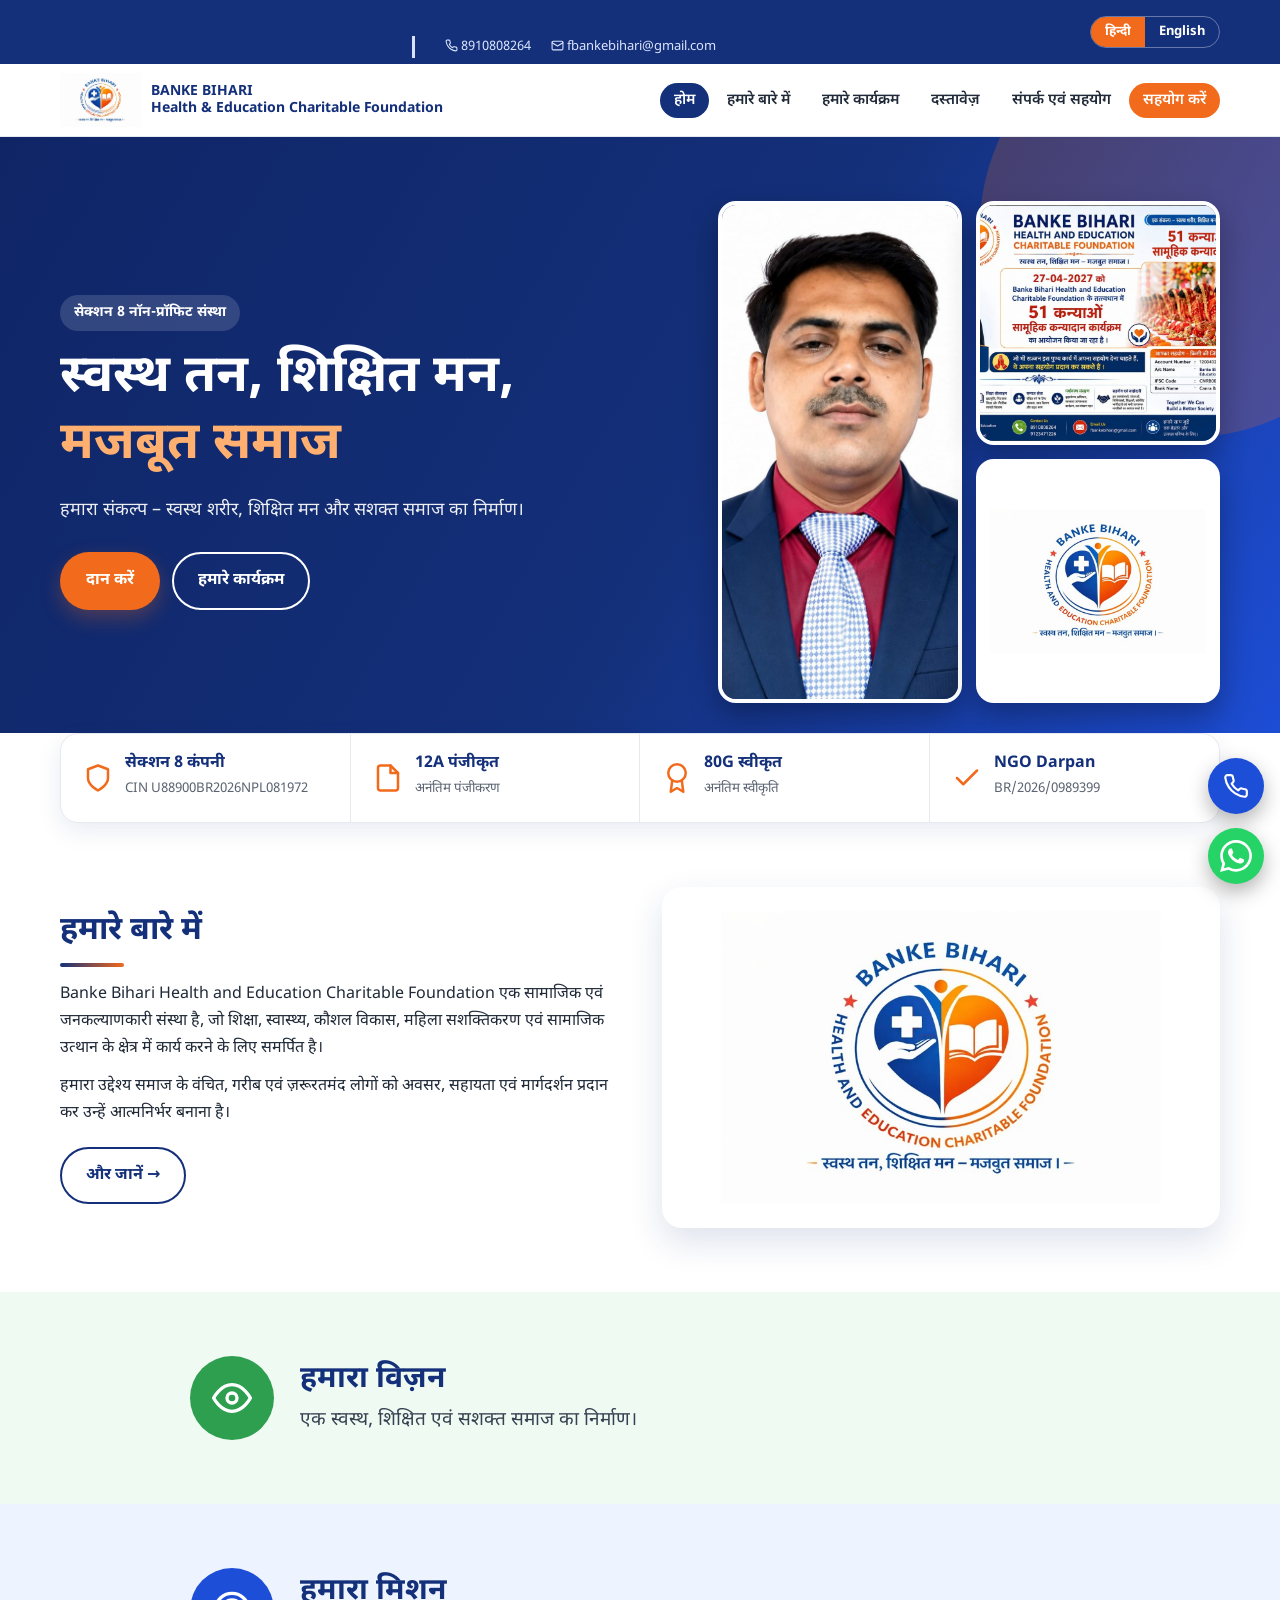
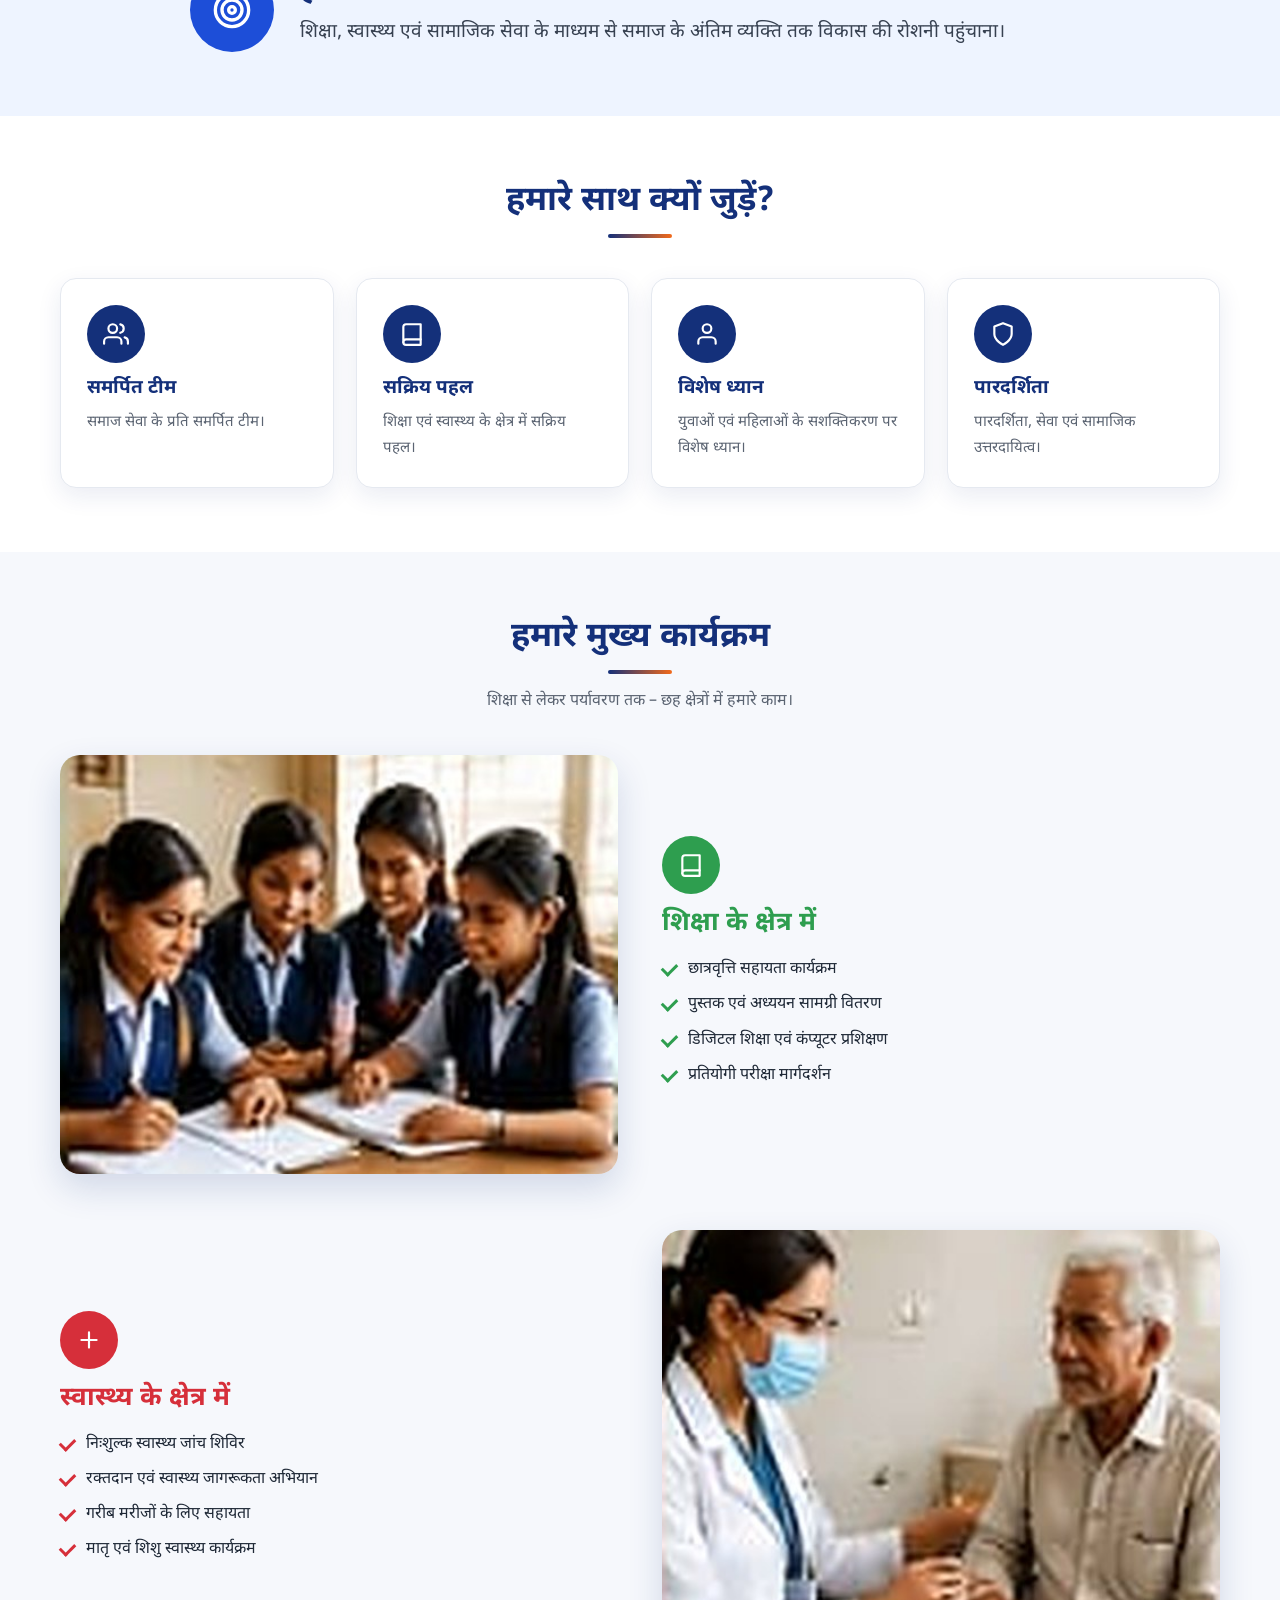
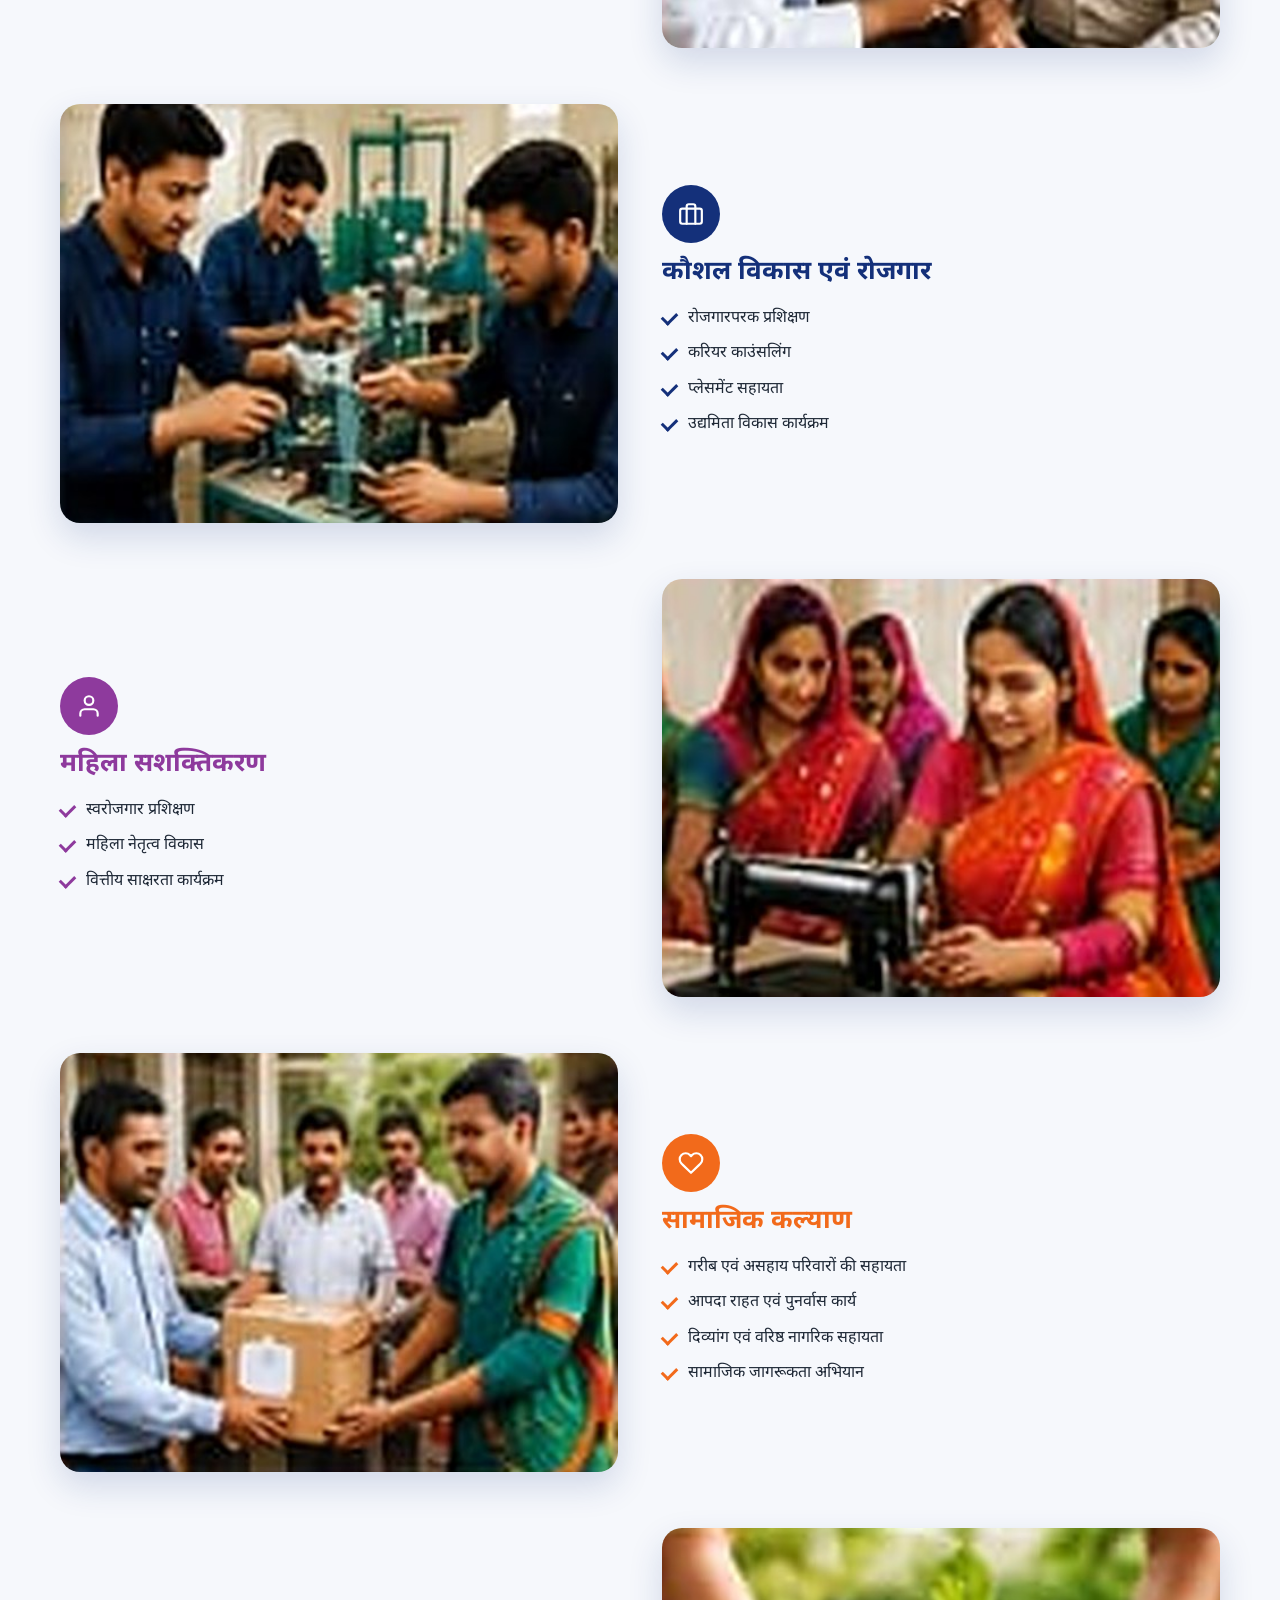
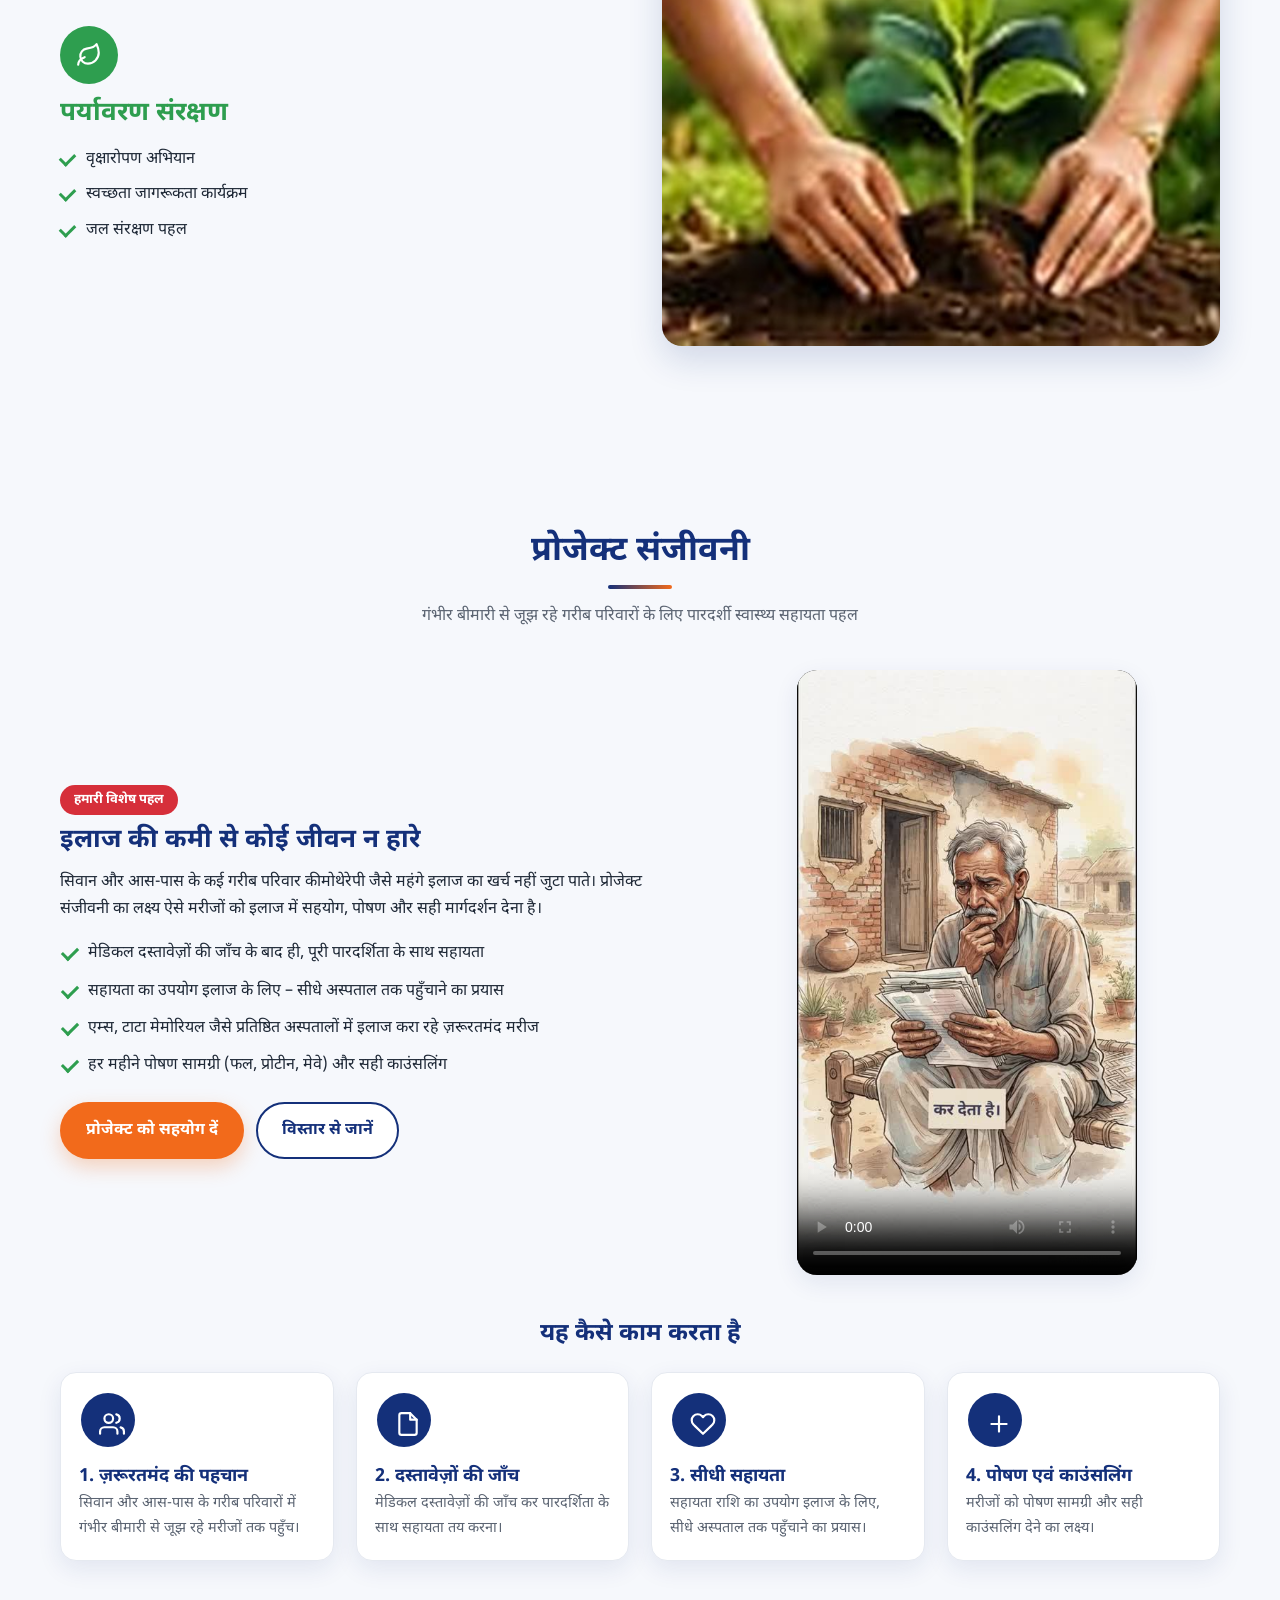
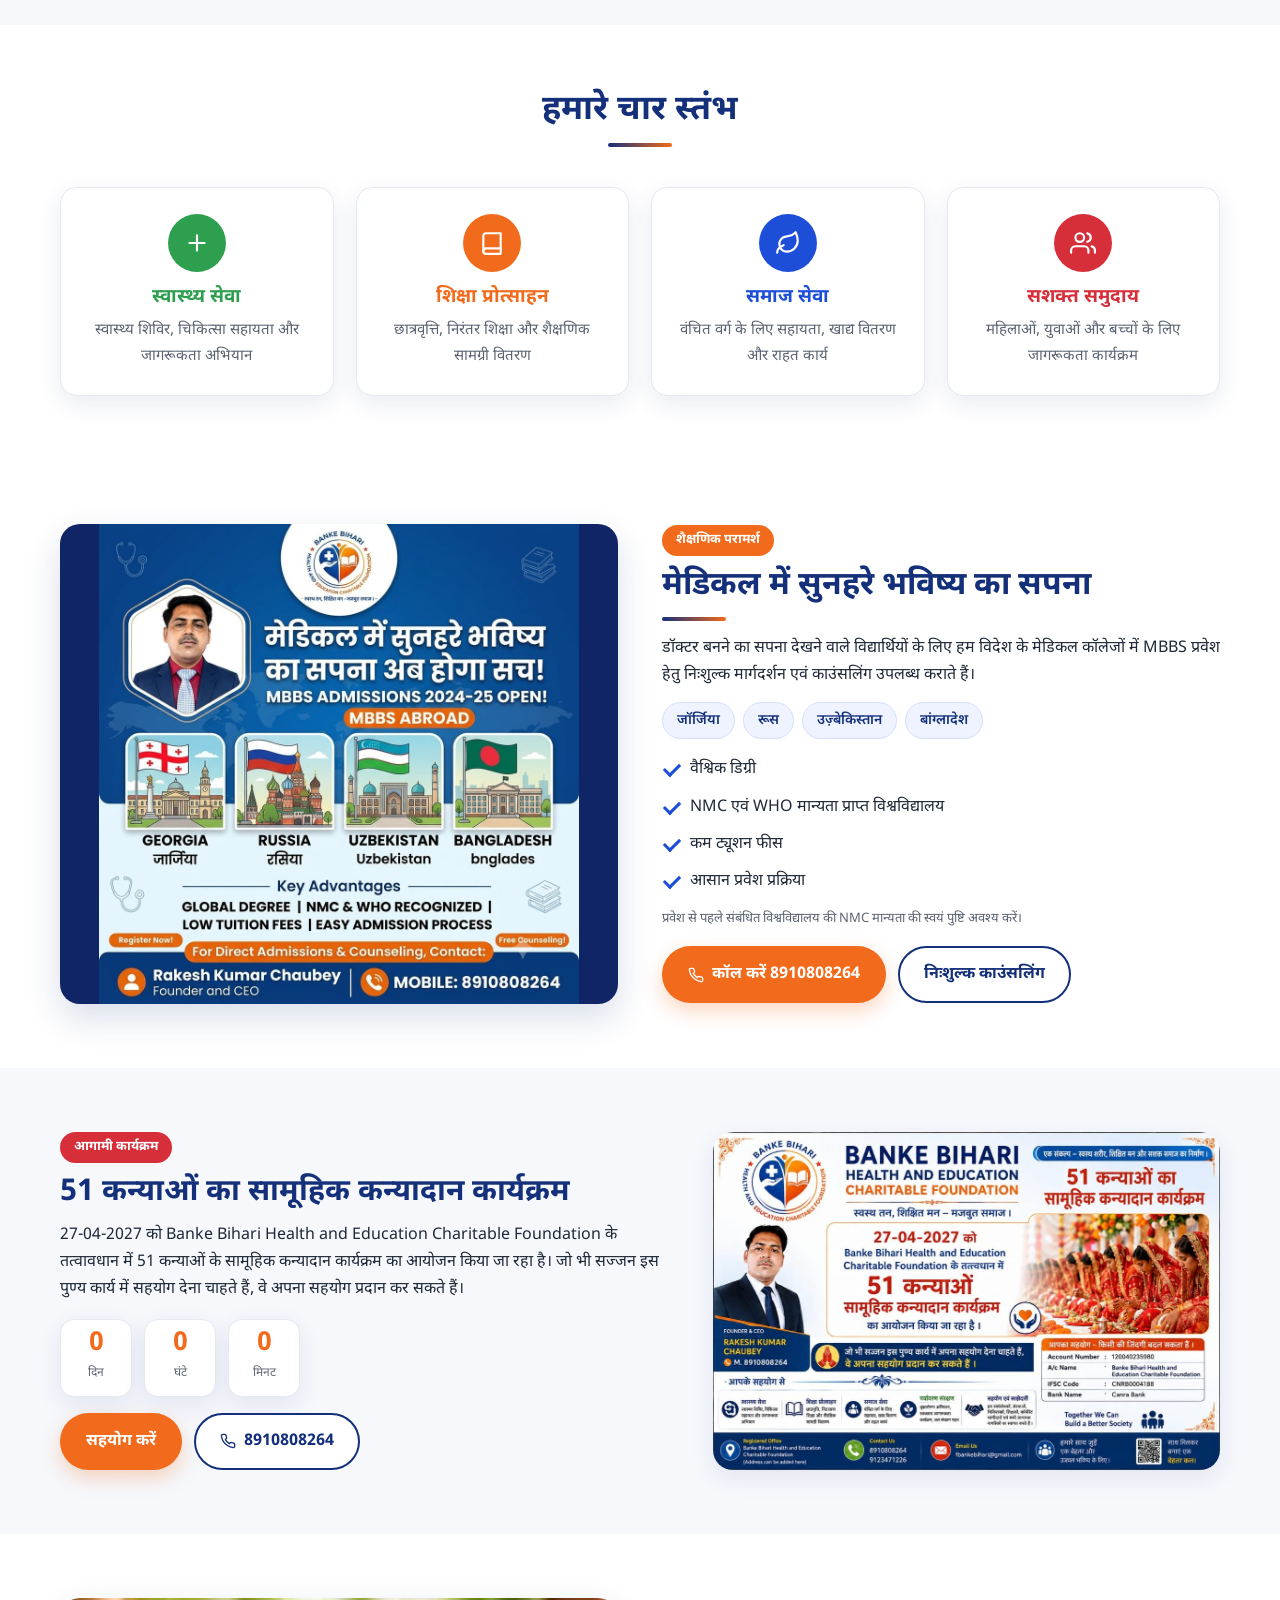
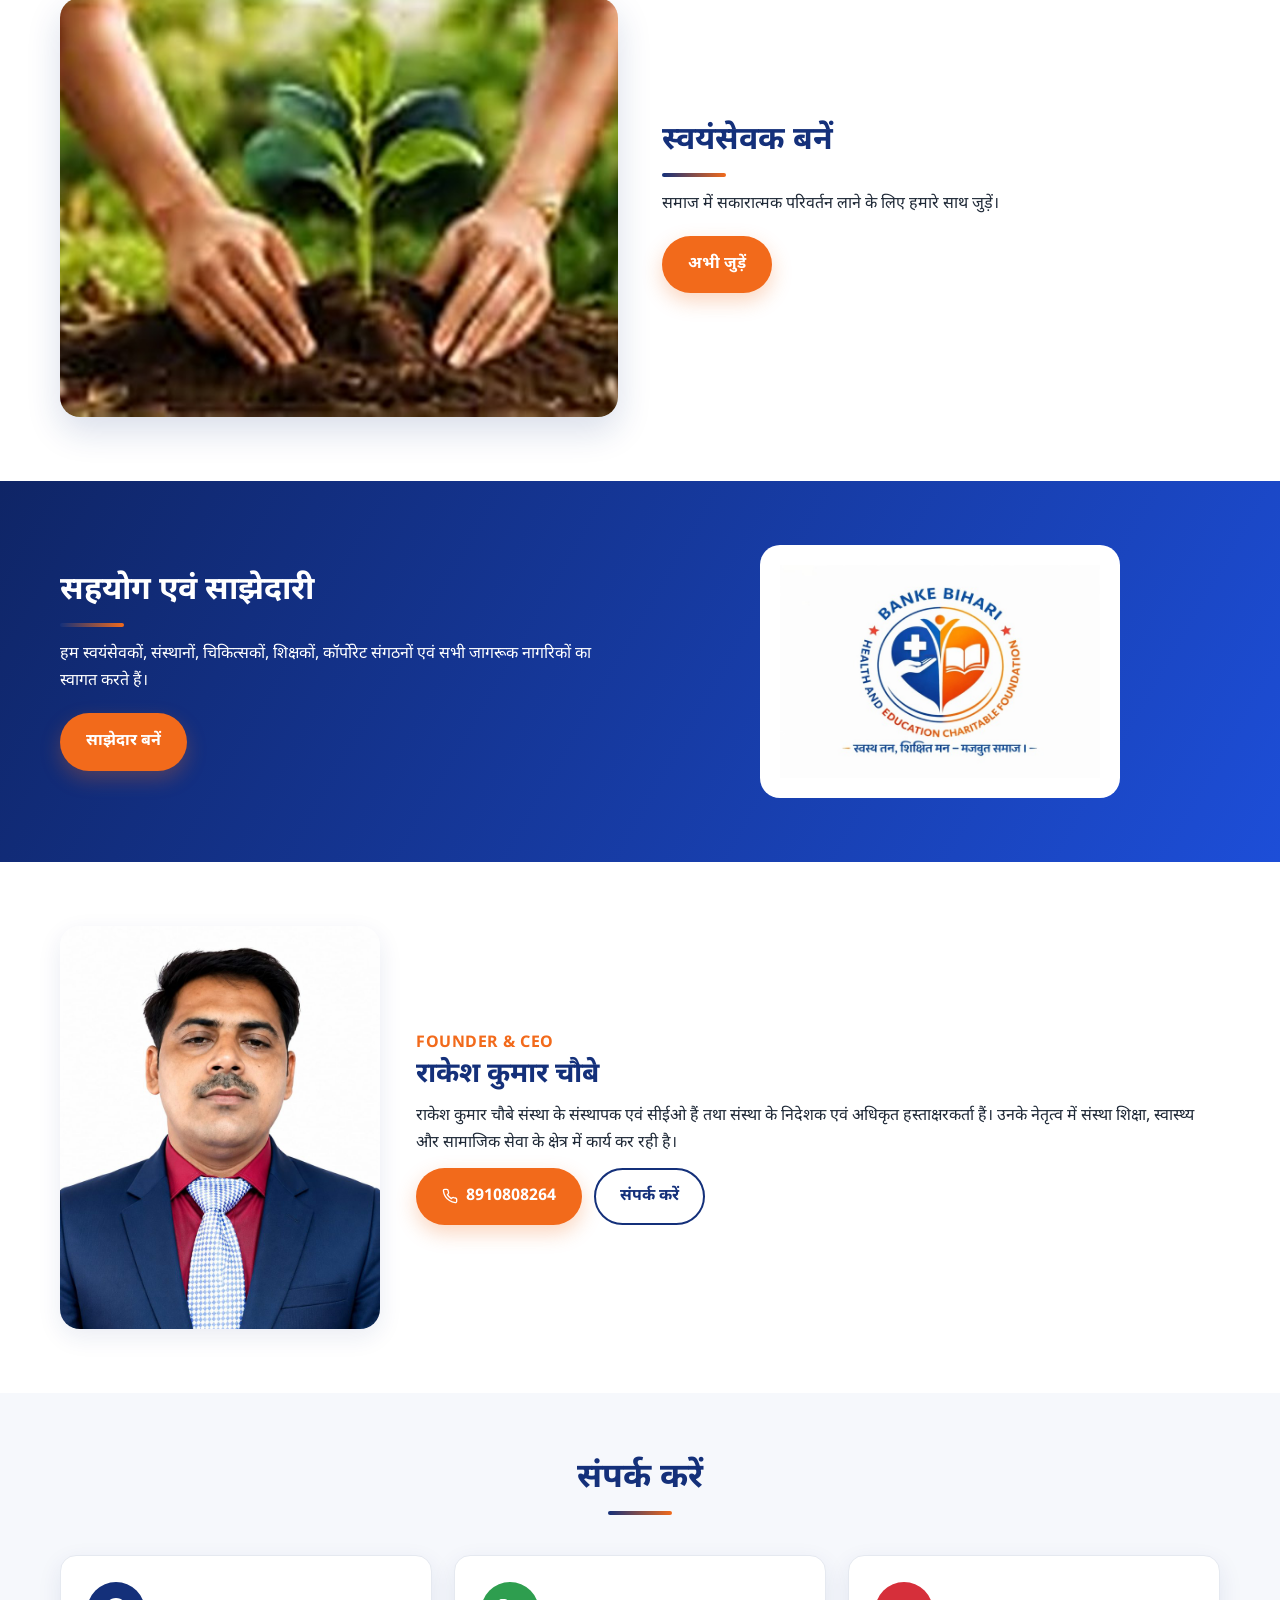
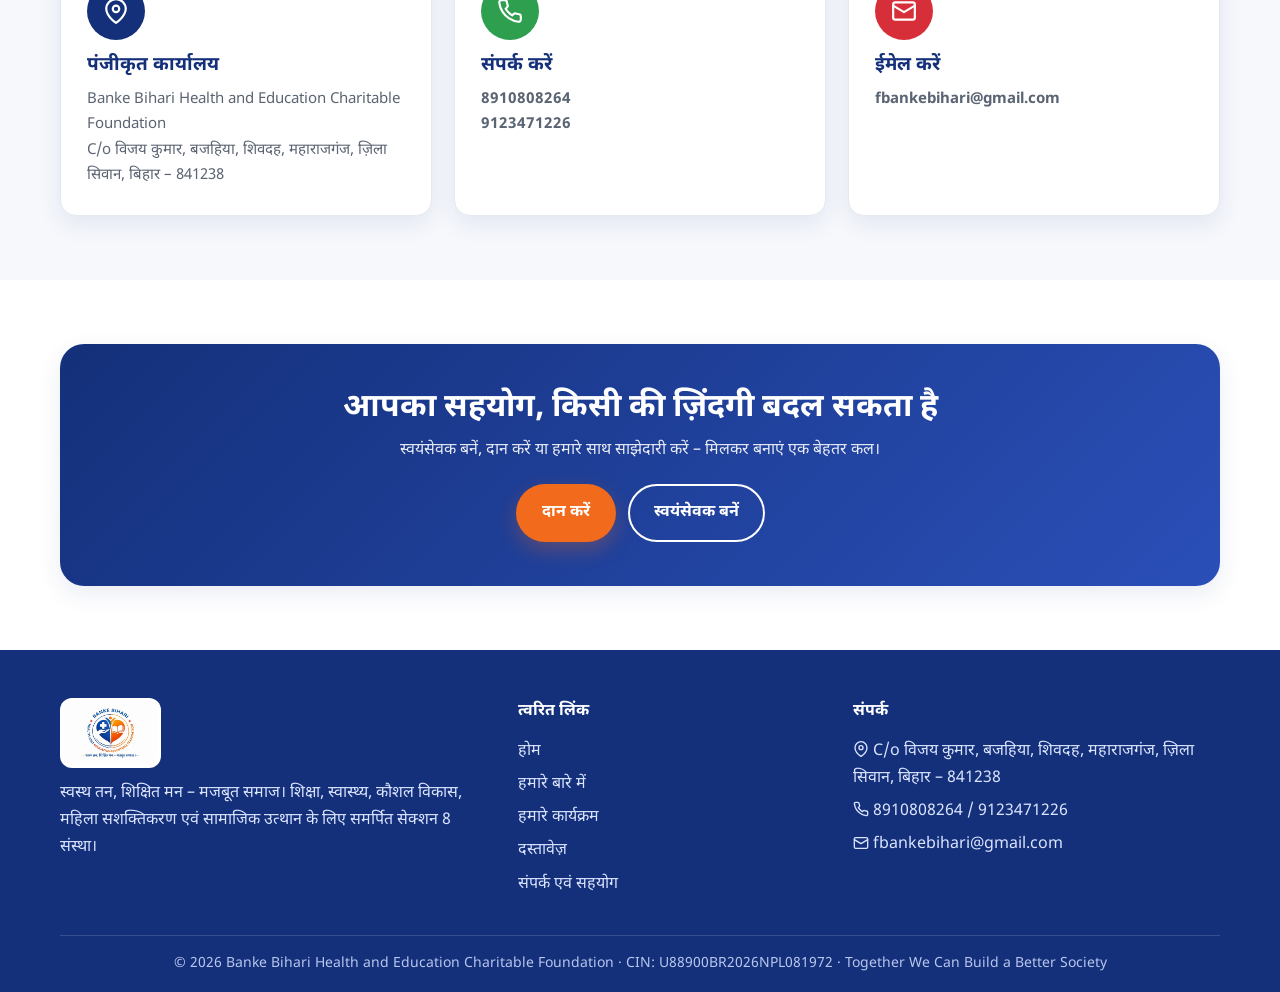
==== index.html @ 836a583e "first commit" ====
<!DOCTYPE html><html lang="hi" translate="no"><head><meta charset="utf-8"><meta name="google" content="notranslate"><meta name="viewport" content="width=device-width,initial-scale=1">
<title>होम | Banke Bihari Health and Education Charitable Foundation</title><meta name="description" content="स्वस्थ तन, शिक्षित मन, मजबूत समाज"><meta name="theme-color" content="#14307a">
<link rel="icon" href="assets/img/favicon.png"><link rel="preconnect" href="https://fonts.googleapis.com"><link rel="preconnect" href="https://fonts.gstatic.com" crossorigin>
<link href="https://fonts.googleapis.com/css2?family=Noto+Sans+Devanagari:wght@400;600;700;800&family=Poppins:wght@400;600;700&display=swap" rel="stylesheet">
<link rel="stylesheet" href="assets/style.css"></head><body class="hi">
<div class="topbar"><div class="wrap"><div class="tl"><a href="tel:+918910808264"><svg class="i" viewBox="0 0 24 24" aria-hidden="true"><path d="M22 16.9v3a2 2 0 0 1-2.2 2 19.8 19.8 0 0 1-8.6-3.1 19.5 19.5 0 0 1-6-6A19.8 19.8 0 0 1 2.1 4.2 2 2 0 0 1 4.1 2h3a2 2 0 0 1 2 1.7c.1 1 .4 1.9.7 2.8a2 2 0 0 1-.5 2.1L8 10a16 16 0 0 0 6 6l1.4-1.3a2 2 0 0 1 2.1-.4c.9.3 1.8.6 2.8.7a2 2 0 0 1 1.7 2z"/></svg> 8910808264</a><a class="hide" href="mailto:fbankebihari@gmail.com"><svg class="i" viewBox="0 0 24 24" aria-hidden="true"><rect x="2" y="4" width="20" height="16" rx="2"/><path d="m22 7-10 6L2 7"/></svg> fbankebihari@gmail.com</a></div>
<div class="lang" aria-label="Language"><a class="on" href="index.html" hreflang="hi">हिन्दी</a><a class="" href="en/index.html" hreflang="en">English</a></div></div></div>
<header><div class="wrap nav"><a class="brand" href="index.html"><img src="assets/img/logo.jpg" alt="logo"><span><b>BANKE BIHARI<br>Health &amp; Education Charitable Foundation</b></span></a>
<button class="burger" aria-label="Menu" aria-expanded="false">☰</button><nav><ul><li><a href="index.html" class="active">होम</a></li><li><a href="about.html" class="">हमारे बारे में</a></li><li><a href="programs.html" class="">हमारे कार्यक्रम</a></li><li><a href="documents.html" class="">दस्तावेज़</a></li><li><a href="contact.html" class="">संपर्क एवं सहयोग</a></li><li><a class="cta" href="contact.html#donate">सहयोग करें</a></li></ul></nav></div></header><main>
<section class="hero2"><div class="wrap grid"><div><span class="tag">सेक्शन 8 नॉन-प्रॉफिट संस्था</span><h1>स्वस्थ तन, शिक्षित मन,<br><span>मजबूत समाज</span></h1><p class="lead">हमारा संकल्प – स्वस्थ शरीर, शिक्षित मन और सशक्त समाज का निर्माण।</p><div class="btns"><a class="btn p" href="contact.html#donate">दान करें</a><a class="btn o" href="programs.html">हमारे कार्यक्रम</a></div></div>
<div class="collage"><img class="a" src="assets/img/founder.jpg" alt="" style="object-position:top"><img class="b" src="assets/img/kanyadaan-poster.jpg" alt=""><img class="c lg" src="assets/img/logo.jpg" alt=""></div></div></div></section>
<div class="trust"><div class="wrap"><div class="row"><div class="it"><svg class="i" viewBox="0 0 24 24" aria-hidden="true"><path d="M12 22s8-4 8-10V5l-8-3-8 3v7c0 6 8 10 8 10z"/></svg><div><b>सेक्शन 8 कंपनी</b><small>CIN U88900BR2026NPL081972</small></div></div><div class="it"><svg class="i" viewBox="0 0 24 24" aria-hidden="true"><path d="M14 2H6a2 2 0 0 0-2 2v16a2 2 0 0 0 2 2h12a2 2 0 0 0 2-2V8z"/><path d="M14 2v6h6"/></svg><div><b>12A पंजीकृत</b><small>अनंतिम पंजीकरण</small></div></div><div class="it"><svg class="i" viewBox="0 0 24 24" aria-hidden="true"><circle cx="12" cy="8" r="7"/><path d="M8.2 13.9 7 23l5-3 5 3-1.2-9.1"/></svg><div><b>80G स्वीकृत</b><small>अनंतिम स्वीकृति</small></div></div><div class="it"><svg class="i" viewBox="0 0 24 24" aria-hidden="true"><path d="M20 6 9 17l-5-5"/></svg><div><b>NGO Darpan</b><small>BR/2026/0989399</small></div></div></div></div></div>
<section><div class="wrap row2" style="margin-bottom:0"><div class="reveal"><h2 style="font-size:32px">हमारे बारे में</h2><div class="bar" style="margin-left:0"></div><p>Banke Bihari Health and Education Charitable Foundation एक सामाजिक एवं जनकल्याणकारी संस्था है, जो शिक्षा, स्वास्थ्य, कौशल विकास, महिला सशक्तिकरण एवं सामाजिक उत्थान के क्षेत्र में कार्य करने के लिए समर्पित है।</p><p style="margin-top:10px">हमारा उद्देश्य समाज के वंचित, गरीब एवं ज़रूरतमंद लोगों को अवसर, सहायता एवं मार्गदर्शन प्रदान कर उन्हें आत्मनिर्भर बनाना है।</p><div class="btns" style="margin-top:20px"><a class="btn o" href="about.html">और जानें →</a></div></div><div class="im logo-card reveal"><img src="assets/img/logo.jpg" alt="Banke Bihari Foundation logo"></div></div></section>
<section style="background:#effaf2"><div class="wrap vmx reveal"><div class="ico" style="--c:#2e9e4f"><svg class="i" viewBox="0 0 24 24" aria-hidden="true"><path d="M1 12s4-8 11-8 11 8 11 8-4 8-11 8-11-8-11-8z"/><circle cx="12" cy="12" r="3"/></svg></div><div><h2>हमारा विज़न</h2><p>एक स्वस्थ, शिक्षित एवं सशक्त समाज का निर्माण।</p></div></div></section>
<section style="background:#eef4ff"><div class="wrap vmx reveal"><div class="ico" style="--c:#1d4ed8"><svg class="i" viewBox="0 0 24 24" aria-hidden="true"><circle cx="12" cy="12" r="10"/><circle cx="12" cy="12" r="6"/><circle cx="12" cy="12" r="2"/></svg></div><div><h2>हमारा मिशन</h2><p>शिक्षा, स्वास्थ्य एवं सामाजिक सेवा के माध्यम से समाज के अंतिम व्यक्ति तक विकास की रोशनी पहुंचाना।</p></div></div></section>
<section class=""><div class="wrap"><h2 class="title">हमारे साथ क्यों जुड़ें?</h2><div class="bar"></div><div style="height:26px"></div><div class="cards"><div class="card reveal"><div class="ico" style="--c:#14307a"><svg class="i" viewBox="0 0 24 24" aria-hidden="true"><path d="M17 21v-2a4 4 0 0 0-4-4H5a4 4 0 0 0-4 4v2"/><circle cx="9" cy="7" r="4"/><path d="M23 21v-2a4 4 0 0 0-3-3.9M16 3.1a4 4 0 0 1 0 7.8"/></svg></div><h3>समर्पित टीम</h3><p>समाज सेवा के प्रति समर्पित टीम।</p></div><div class="card reveal"><div class="ico" style="--c:#14307a"><svg class="i" viewBox="0 0 24 24" aria-hidden="true"><path d="M4 19.5A2.5 2.5 0 0 1 6.5 17H20V3H6.5A2.5 2.5 0 0 0 4 5.5z"/><path d="M4 19.5A2.5 2.5 0 0 0 6.5 22H20v-5"/></svg></div><h3>सक्रिय पहल</h3><p>शिक्षा एवं स्वास्थ्य के क्षेत्र में सक्रिय पहल।</p></div><div class="card reveal"><div class="ico" style="--c:#14307a"><svg class="i" viewBox="0 0 24 24" aria-hidden="true"><path d="M20 21v-2a4 4 0 0 0-4-4H8a4 4 0 0 0-4 4v2"/><circle cx="12" cy="7" r="4"/></svg></div><h3>विशेष ध्यान</h3><p>युवाओं एवं महिलाओं के सशक्तिकरण पर विशेष ध्यान।</p></div><div class="card reveal"><div class="ico" style="--c:#14307a"><svg class="i" viewBox="0 0 24 24" aria-hidden="true"><path d="M12 22s8-4 8-10V5l-8-3-8 3v7c0 6 8 10 8 10z"/></svg></div><h3>पारदर्शिता</h3><p>पारदर्शिता, सेवा एवं सामाजिक उत्तरदायित्व।</p></div></div></div></section>
<section class="alt"><div class="wrap"><h2 class="title">हमारे मुख्य कार्यक्रम</h2><div class="bar"></div><p class="sub">शिक्षा से लेकर पर्यावरण तक – छह क्षेत्रों में हमारे काम।</p><div class="row2  reveal" style="--c:#2e9e4f"><div class="im"><img src="https://images.pexels.com/photos/31864438/pexels-photo-31864438.jpeg?auto=compress&cs=tinysrgb&w=1000" onerror="this.onerror=null;this.src='assets/img/b_edu.jpg'" referrerpolicy="no-referrer" alt="शिक्षा के क्षेत्र में" loading="lazy"></div><div><div class="ico" style="--c:#2e9e4f"><svg class="i" viewBox="0 0 24 24" aria-hidden="true"><path d="M4 19.5A2.5 2.5 0 0 1 6.5 17H20V3H6.5A2.5 2.5 0 0 0 4 5.5z"/><path d="M4 19.5A2.5 2.5 0 0 0 6.5 22H20v-5"/></svg></div><h3 style="color:#2e9e4f">शिक्षा के क्षेत्र में</h3><ul><li>छात्रवृत्ति सहायता कार्यक्रम</li><li>पुस्तक एवं अध्ययन सामग्री वितरण</li><li>डिजिटल शिक्षा एवं कंप्यूटर प्रशिक्षण</li><li>प्रतियोगी परीक्षा मार्गदर्शन</li></ul></div></div><div class="row2 rev reveal" style="--c:#d62f3a"><div class="im"><img src="https://images.pexels.com/photos/7579831/pexels-photo-7579831.jpeg?auto=compress&cs=tinysrgb&w=1000" onerror="this.onerror=null;this.src='assets/img/b_health.jpg'" referrerpolicy="no-referrer" alt="स्वास्थ्य के क्षेत्र में" loading="lazy"></div><div><div class="ico" style="--c:#d62f3a"><svg class="i" viewBox="0 0 24 24" aria-hidden="true"><path d="M12 5v14M5 12h14"/></svg></div><h3 style="color:#d62f3a">स्वास्थ्य के क्षेत्र में</h3><ul><li>निःशुल्क स्वास्थ्य जांच शिविर</li><li>रक्तदान एवं स्वास्थ्य जागरूकता अभियान</li><li>गरीब मरीजों के लिए सहायता</li><li>मातृ एवं शिशु स्वास्थ्य कार्यक्रम</li></ul></div></div><div class="row2  reveal" style="--c:#14307a"><div class="im"><img src="https://images.pexels.com/photos/28735221/pexels-photo-28735221.jpeg?auto=compress&cs=tinysrgb&w=1000" onerror="this.onerror=null;this.src='assets/img/b_skill.jpg'" referrerpolicy="no-referrer" alt="कौशल विकास एवं रोजगार" loading="lazy"></div><div><div class="ico" style="--c:#14307a"><svg class="i" viewBox="0 0 24 24" aria-hidden="true"><rect x="2" y="7" width="20" height="14" rx="2"/><path d="M16 21V5a2 2 0 0 0-2-2h-4a2 2 0 0 0-2 2v16"/></svg></div><h3 style="color:#14307a">कौशल विकास एवं रोजगार</h3><ul><li>रोजगारपरक प्रशिक्षण</li><li>करियर काउंसलिंग</li><li>प्लेसमेंट सहायता</li><li>उद्यमिता विकास कार्यक्रम</li></ul></div></div><div class="row2 rev reveal" style="--c:#8e3a9d"><div class="im"><img src="https://images.pexels.com/photos/27893058/pexels-photo-27893058.jpeg?auto=compress&cs=tinysrgb&w=1000" onerror="this.onerror=null;this.src='assets/img/b_women.jpg'" referrerpolicy="no-referrer" alt="महिला सशक्तिकरण" loading="lazy"></div><div><div class="ico" style="--c:#8e3a9d"><svg class="i" viewBox="0 0 24 24" aria-hidden="true"><path d="M20 21v-2a4 4 0 0 0-4-4H8a4 4 0 0 0-4 4v2"/><circle cx="12" cy="7" r="4"/></svg></div><h3 style="color:#8e3a9d">महिला सशक्तिकरण</h3><ul><li>स्वरोजगार प्रशिक्षण</li><li>महिला नेतृत्व विकास</li><li>वित्तीय साक्षरता कार्यक्रम</li></ul></div></div><div class="row2  reveal" style="--c:#f26a1b"><div class="im"><img src="https://images.pexels.com/photos/6995221/pexels-photo-6995221.jpeg?auto=compress&cs=tinysrgb&w=1000" onerror="this.onerror=null;this.src='assets/img/b_social.jpg'" referrerpolicy="no-referrer" alt="सामाजिक कल्याण" loading="lazy"></div><div><div class="ico" style="--c:#f26a1b"><svg class="i" viewBox="0 0 24 24" aria-hidden="true"><path d="M20.8 4.6a5.5 5.5 0 0 0-7.8 0L12 5.7l-1-1.1a5.5 5.5 0 0 0-7.8 7.8l1 1.1L12 21l7.8-7.5 1-1.1a5.5 5.5 0 0 0 0-7.8z"/></svg></div><h3 style="color:#f26a1b">सामाजिक कल्याण</h3><ul><li>गरीब एवं असहाय परिवारों की सहायता</li><li>आपदा राहत एवं पुनर्वास कार्य</li><li>दिव्यांग एवं वरिष्ठ नागरिक सहायता</li><li>सामाजिक जागरूकता अभियान</li></ul></div></div><div class="row2 rev reveal" style="--c:#2e9e4f"><div class="im"><img src="https://images.pexels.com/photos/36151356/pexels-photo-36151356.jpeg?auto=compress&cs=tinysrgb&w=1000" onerror="this.onerror=null;this.src='assets/img/b_env.jpg'" referrerpolicy="no-referrer" alt="पर्यावरण संरक्षण" loading="lazy"></div><div><div class="ico" style="--c:#2e9e4f"><svg class="i" viewBox="0 0 24 24" aria-hidden="true"><path d="M11 20A7 7 0 0 1 9.8 6.1C15.5 5 17 4.5 19 2c1 2 2 4.2 2 8 0 5.5-4.8 10-10 10z"/><path d="M2 21c0-3 1.9-5.5 6-7"/></svg></div><h3 style="color:#2e9e4f">पर्यावरण संरक्षण</h3><ul><li>वृक्षारोपण अभियान</li><li>स्वच्छता जागरूकता कार्यक्रम</li><li>जल संरक्षण पहल</li></ul></div></div></div></section>
<section class="alt" id="sanjeevani"><div class="wrap"><h2 class="title">प्रोजेक्ट संजीवनी</h2><div class="bar"></div><p class="sub">गंभीर बीमारी से जूझ रहे गरीब परिवारों के लिए पारदर्शी स्वास्थ्य सहायता पहल</p>
<div class="event"><div class="reveal"><span class="pill">हमारी विशेष पहल</span><h3 style="font-size:26px;margin-bottom:10px">इलाज की कमी से कोई जीवन न हारे</h3><p>सिवान और आस-पास के कई गरीब परिवार कीमोथेरेपी जैसे महंगे इलाज का खर्च नहीं जुटा पाते। प्रोजेक्ट संजीवनी का लक्ष्य ऐसे मरीजों को इलाज में सहयोग, पोषण और सही मार्गदर्शन देना है।</p><ul class="tick"><li>मेडिकल दस्तावेज़ों की जाँच के बाद ही, पूरी पारदर्शिता के साथ सहायता</li><li>सहायता का उपयोग इलाज के लिए – सीधे अस्पताल तक पहुँचाने का प्रयास</li><li>एम्स, टाटा मेमोरियल जैसे प्रतिष्ठित अस्पतालों में इलाज करा रहे ज़रूरतमंद मरीज</li><li>हर महीने पोषण सामग्री (फल, प्रोटीन, मेवे) और सही काउंसलिंग</li></ul><div class="btns" style="margin-top:18px"><a class="btn p" href="contact.html#donate">प्रोजेक्ट को सहयोग दें</a><a class="btn o" href="programs.html#sanjeevani">विस्तार से जानें</a></div></div><div class="video reveal"><video controls preload="metadata" playsinline poster="assets/img/sanjeevani-poster.jpg"><source src="assets/sanjeevani.mp4" type="video/mp4"></video></div></div>
<h3 style="text-align:center;margin:44px 0 22px;font-size:24px">यह कैसे काम करता है</h3><div class="steps"><div class="step reveal"><div class="ico" style="--c:#14307a;margin:20px 20px 0"><svg class="i" viewBox="0 0 24 24" aria-hidden="true"><path d="M17 21v-2a4 4 0 0 0-4-4H5a4 4 0 0 0-4 4v2"/><circle cx="9" cy="7" r="4"/><path d="M23 21v-2a4 4 0 0 0-3-3.9M16 3.1a4 4 0 0 1 0 7.8"/></svg></div><div><h3>1. ज़रूरतमंद की पहचान</h3><p>सिवान और आस-पास के गरीब परिवारों में गंभीर बीमारी से जूझ रहे मरीजों तक पहुँच।</p></div></div><div class="step reveal"><div class="ico" style="--c:#14307a;margin:20px 20px 0"><svg class="i" viewBox="0 0 24 24" aria-hidden="true"><path d="M14 2H6a2 2 0 0 0-2 2v16a2 2 0 0 0 2 2h12a2 2 0 0 0 2-2V8z"/><path d="M14 2v6h6"/></svg></div><div><h3>2. दस्तावेज़ों की जाँच</h3><p>मेडिकल दस्तावेज़ों की जाँच कर पारदर्शिता के साथ सहायता तय करना।</p></div></div><div class="step reveal"><div class="ico" style="--c:#14307a;margin:20px 20px 0"><svg class="i" viewBox="0 0 24 24" aria-hidden="true"><path d="M20.8 4.6a5.5 5.5 0 0 0-7.8 0L12 5.7l-1-1.1a5.5 5.5 0 0 0-7.8 7.8l1 1.1L12 21l7.8-7.5 1-1.1a5.5 5.5 0 0 0 0-7.8z"/></svg></div><div><h3>3. सीधी सहायता</h3><p>सहायता राशि का उपयोग इलाज के लिए, सीधे अस्पताल तक पहुँचाने का प्रयास।</p></div></div><div class="step reveal"><div class="ico" style="--c:#14307a;margin:20px 20px 0"><svg class="i" viewBox="0 0 24 24" aria-hidden="true"><path d="M12 5v14M5 12h14"/></svg></div><div><h3>4. पोषण एवं काउंसलिंग</h3><p>मरीजों को पोषण सामग्री और सही काउंसलिंग देने का लक्ष्य।</p></div></div></div></div></section>
<section class=""><div class="wrap"><h2 class="title">हमारे चार स्तंभ</h2><div class="bar"></div><div style="height:26px"></div><div class="cards"><div class="card reveal" style="text-align:center"><div class="ico" style="--c:#2e9e4f;margin-inline:auto"><svg class="i" viewBox="0 0 24 24" aria-hidden="true"><path d="M12 5v14M5 12h14"/></svg></div><h3 style="color:#2e9e4f">स्वास्थ्य सेवा</h3><p>स्वास्थ्य शिविर, चिकित्सा सहायता और जागरूकता अभियान</p></div><div class="card reveal" style="text-align:center"><div class="ico" style="--c:#f26a1b;margin-inline:auto"><svg class="i" viewBox="0 0 24 24" aria-hidden="true"><path d="M4 19.5A2.5 2.5 0 0 1 6.5 17H20V3H6.5A2.5 2.5 0 0 0 4 5.5z"/><path d="M4 19.5A2.5 2.5 0 0 0 6.5 22H20v-5"/></svg></div><h3 style="color:#f26a1b">शिक्षा प्रोत्साहन</h3><p>छात्रवृत्ति, निरंतर शिक्षा और शैक्षणिक सामग्री वितरण</p></div><div class="card reveal" style="text-align:center"><div class="ico" style="--c:#1d4ed8;margin-inline:auto"><svg class="i" viewBox="0 0 24 24" aria-hidden="true"><path d="M11 20A7 7 0 0 1 9.8 6.1C15.5 5 17 4.5 19 2c1 2 2 4.2 2 8 0 5.5-4.8 10-10 10z"/><path d="M2 21c0-3 1.9-5.5 6-7"/></svg></div><h3 style="color:#1d4ed8">समाज सेवा</h3><p>वंचित वर्ग के लिए सहायता, खाद्य वितरण और राहत कार्य</p></div><div class="card reveal" style="text-align:center"><div class="ico" style="--c:#d62f3a;margin-inline:auto"><svg class="i" viewBox="0 0 24 24" aria-hidden="true"><path d="M17 21v-2a4 4 0 0 0-4-4H5a4 4 0 0 0-4 4v2"/><circle cx="9" cy="7" r="4"/><path d="M23 21v-2a4 4 0 0 0-3-3.9M16 3.1a4 4 0 0 1 0 7.8"/></svg></div><h3 style="color:#d62f3a">सशक्त समुदाय</h3><p>महिलाओं, युवाओं और बच्चों के लिए जागरूकता कार्यक्रम</p></div></div></div></section>
<section id="mbbs"><div class="wrap row2" style="margin-bottom:0;--c:#1d4ed8"><div class="im poster reveal"><img src="assets/img/mbbs-poster.jpg" alt="MBBS Abroad counselling" loading="lazy"></div><div class="reveal"><span class="pill" style="background:var(--orange)">शैक्षणिक परामर्श</span><h2 style="font-size:32px">मेडिकल में सुनहरे भविष्य का सपना</h2><div class="bar" style="margin-left:0"></div><p>डॉक्टर बनने का सपना देखने वाले विद्यार्थियों के लिए हम विदेश के मेडिकल कॉलेजों में MBBS प्रवेश हेतु निःशुल्क मार्गदर्शन एवं काउंसलिंग उपलब्ध कराते हैं।</p><div class="chips"><span class="chip">जॉर्जिया</span><span class="chip">रूस</span><span class="chip">उज़्बेकिस्तान</span><span class="chip">बांग्लादेश</span></div><ul class="tick" style="--c:#1d4ed8"><li>वैश्विक डिग्री</li><li>NMC एवं WHO मान्यता प्राप्त विश्वविद्यालय</li><li>कम ट्यूशन फीस</li><li>आसान प्रवेश प्रक्रिया</li></ul><p style="font-size:13px;color:var(--muted);margin-top:8px">प्रवेश से पहले संबंधित विश्वविद्यालय की NMC मान्यता की स्वयं पुष्टि अवश्य करें।</p><div class="btns" style="margin-top:16px"><a class="btn p" href="tel:+918910808264"><svg class="i" viewBox="0 0 24 24" aria-hidden="true"><path d="M22 16.9v3a2 2 0 0 1-2.2 2 19.8 19.8 0 0 1-8.6-3.1 19.5 19.5 0 0 1-6-6A19.8 19.8 0 0 1 2.1 4.2 2 2 0 0 1 4.1 2h3a2 2 0 0 1 2 1.7c.1 1 .4 1.9.7 2.8a2 2 0 0 1-.5 2.1L8 10a16 16 0 0 0 6 6l1.4-1.3a2 2 0 0 1 2.1-.4c.9.3 1.8.6 2.8.7a2 2 0 0 1 1.7 2z"/></svg> कॉल करें 8910808264</a><a class="btn o" href="https://wa.me/918910808264?text=नमस्ते, मुझे MBBS Abroad की निःशुल्क काउंसलिंग चाहिए।" target="_blank" rel="noopener">निःशुल्क काउंसलिंग</a></div></div></div></section>
<section class="alt"><div class="wrap event"><div class="reveal"><span class="pill">आगामी कार्यक्रम</span><h2 style="font-size:30px">51 कन्याओं का सामूहिक कन्यादान कार्यक्रम</h2><p style="margin:10px 0">27-04-2027 को Banke Bihari Health and Education Charitable Foundation के तत्वावधान में 51 कन्याओं के सामूहिक कन्यादान कार्यक्रम का आयोजन किया जा रहा है। जो भी सज्जन इस पुण्य कार्य में सहयोग देना चाहते हैं, वे अपना सहयोग प्रदान कर सकते हैं।</p><div class="count" data-date="2027-04-27T00:00:00"><div><b data-u="d">0</b><small>दिन</small></div><div><b data-u="h">0</b><small>घंटे</small></div><div><b data-u="m">0</b><small>मिनट</small></div></div><div class="btns"><a class="btn p" href="contact.html#donate">सहयोग करें</a><a class="btn o" href="tel:+918910808264"><svg class="i" viewBox="0 0 24 24" aria-hidden="true"><path d="M22 16.9v3a2 2 0 0 1-2.2 2 19.8 19.8 0 0 1-8.6-3.1 19.5 19.5 0 0 1-6-6A19.8 19.8 0 0 1 2.1 4.2 2 2 0 0 1 4.1 2h3a2 2 0 0 1 2 1.7c.1 1 .4 1.9.7 2.8a2 2 0 0 1-.5 2.1L8 10a16 16 0 0 0 6 6l1.4-1.3a2 2 0 0 1 2.1-.4c.9.3 1.8.6 2.8.7a2 2 0 0 1 1.7 2z"/></svg> 8910808264</a></div></div><div class="photo reveal"><img src="assets/img/kanyadaan-poster.jpg" alt="Kanyadaan" loading="lazy"></div></div></section>
<section><div class="wrap row2" style="margin-bottom:0;--c:#2e9e4f"><div class="im reveal"><img src="https://images.pexels.com/photos/36151356/pexels-photo-36151356.jpeg?auto=compress&cs=tinysrgb&w=1000" onerror="this.onerror=null;this.src='assets/img/b_env.jpg'" referrerpolicy="no-referrer" alt=""></div><div class="reveal"><h2 style="font-size:32px">स्वयंसेवक बनें</h2><div class="bar" style="margin-left:0"></div><p>समाज में सकारात्मक परिवर्तन लाने के लिए हमारे साथ जुड़ें।</p><div class="btns" style="margin-top:18px"><a class="btn p" href="contact.html#volunteer">अभी जुड़ें</a></div></div></div></section>
<section class="part"><div class="wrap two"><div class="reveal"><h2 style="color:#fff;font-size:32px">सहयोग एवं साझेदारी</h2><div class="bar" style="margin-left:0"></div><p>हम स्वयंसेवकों, संस्थानों, चिकित्सकों, शिक्षकों, कॉर्पोरेट संगठनों एवं सभी जागरूक नागरिकों का स्वागत करते हैं।</p><div class="btns" style="margin-top:18px"><a class="btn p" href="contact.html">साझेदार बनें</a></div></div><div class="reveal" style="background:#fff;border-radius:20px;padding:20px;max-width:360px;margin-inline:auto"><img src="assets/img/logo.jpg" alt=""></div></div></section>
<section class=""><div class="wrap"><div class="founder"><div class="photo reveal"><img src="assets/img/founder.jpg" alt="Rakesh Kumar Chaubey" loading="lazy"></div><div class="reveal"><span class="role">FOUNDER &amp; CEO</span><h3>राकेश कुमार चौबे</h3><p style="margin:10px 0">राकेश कुमार चौबे संस्था के संस्थापक एवं सीईओ हैं तथा संस्था के निदेशक एवं अधिकृत हस्ताक्षरकर्ता हैं। उनके नेतृत्व में संस्था शिक्षा, स्वास्थ्य और सामाजिक सेवा के क्षेत्र में कार्य कर रही है।</p><div class="btns"><a class="btn p" href="tel:+918910808264"><svg class="i" viewBox="0 0 24 24" aria-hidden="true"><path d="M22 16.9v3a2 2 0 0 1-2.2 2 19.8 19.8 0 0 1-8.6-3.1 19.5 19.5 0 0 1-6-6A19.8 19.8 0 0 1 2.1 4.2 2 2 0 0 1 4.1 2h3a2 2 0 0 1 2 1.7c.1 1 .4 1.9.7 2.8a2 2 0 0 1-.5 2.1L8 10a16 16 0 0 0 6 6l1.4-1.3a2 2 0 0 1 2.1-.4c.9.3 1.8.6 2.8.7a2 2 0 0 1 1.7 2z"/></svg> 8910808264</a><a class="btn o" href="contact.html">संपर्क करें</a></div></div></div></div></section>
<section class="alt"><div class="wrap"><h2 class="title">संपर्क करें</h2><div class="bar"></div><div style="height:26px"></div><div class="cards"><div class="card reveal" style="--c:#14307a"><div class="ico"><svg class="i" viewBox="0 0 24 24" aria-hidden="true"><path d="M21 10c0 7-9 13-9 13S3 17 3 10a9 9 0 0 1 18 0z"/><circle cx="12" cy="10" r="3"/></svg></div><h3>पंजीकृत कार्यालय</h3><p>Banke Bihari Health and Education Charitable Foundation<br>C/o विजय कुमार, बजहिया, शिवदह, महाराजगंज, ज़िला सिवान, बिहार – 841238</p></div><div class="card reveal" style="--c:#2e9e4f"><div class="ico"><svg class="i" viewBox="0 0 24 24" aria-hidden="true"><path d="M22 16.9v3a2 2 0 0 1-2.2 2 19.8 19.8 0 0 1-8.6-3.1 19.5 19.5 0 0 1-6-6A19.8 19.8 0 0 1 2.1 4.2 2 2 0 0 1 4.1 2h3a2 2 0 0 1 2 1.7c.1 1 .4 1.9.7 2.8a2 2 0 0 1-.5 2.1L8 10a16 16 0 0 0 6 6l1.4-1.3a2 2 0 0 1 2.1-.4c.9.3 1.8.6 2.8.7a2 2 0 0 1 1.7 2z"/></svg></div><h3>संपर्क करें</h3><p><a href="tel:+918910808264"><b>8910808264</b></a><br><a href="tel:+919123471226"><b>9123471226</b></a></p></div><div class="card reveal" style="--c:#d62f3a"><div class="ico"><svg class="i" viewBox="0 0 24 24" aria-hidden="true"><rect x="2" y="4" width="20" height="16" rx="2"/><path d="m22 7-10 6L2 7"/></svg></div><h3>ईमेल करें</h3><p><a href="mailto:fbankebihari@gmail.com"><b>fbankebihari@gmail.com</b></a></p></div></div></div></section>
<section><div class="wrap"><div class="cta-band reveal"><h2>आपका सहयोग, किसी की ज़िंदगी बदल सकता है</h2><p>स्वयंसेवक बनें, दान करें या हमारे साथ साझेदारी करें – मिलकर बनाएं एक बेहतर कल।</p><div class="btns" style="justify-content:center"><a class="btn p" href="contact.html#donate">दान करें</a><a class="btn o" style="background:transparent;color:#fff;border-color:#fff" href="contact.html#volunteer">स्वयंसेवक बनें</a></div></div></div></section></main><footer><div class="wrap"><div class="fgrid"><div><img src="assets/img/logo.jpg" alt="" style="height:70px;background:#fff;border-radius:12px;padding:4px;margin-bottom:12px">
<p>स्वस्थ तन, शिक्षित मन – मजबूत समाज। शिक्षा, स्वास्थ्य, कौशल विकास, महिला सशक्तिकरण एवं सामाजिक उत्थान के लिए समर्पित सेक्शन 8 संस्था।</p></div>
<div><h4>त्वरित लिंक</h4><ul><li><a href="index.html">होम</a></li><li><a href="about.html">हमारे बारे में</a></li><li><a href="programs.html">हमारे कार्यक्रम</a></li><li><a href="documents.html">दस्तावेज़</a></li><li><a href="contact.html">संपर्क एवं सहयोग</a></li></ul></div>
<div><h4>संपर्क</h4><ul><li><svg class="i" viewBox="0 0 24 24" aria-hidden="true"><path d="M21 10c0 7-9 13-9 13S3 17 3 10a9 9 0 0 1 18 0z"/><circle cx="12" cy="10" r="3"/></svg> C/o विजय कुमार, बजहिया, शिवदह, महाराजगंज, ज़िला सिवान, बिहार – 841238</li><li><svg class="i" viewBox="0 0 24 24" aria-hidden="true"><path d="M22 16.9v3a2 2 0 0 1-2.2 2 19.8 19.8 0 0 1-8.6-3.1 19.5 19.5 0 0 1-6-6A19.8 19.8 0 0 1 2.1 4.2 2 2 0 0 1 4.1 2h3a2 2 0 0 1 2 1.7c.1 1 .4 1.9.7 2.8a2 2 0 0 1-.5 2.1L8 10a16 16 0 0 0 6 6l1.4-1.3a2 2 0 0 1 2.1-.4c.9.3 1.8.6 2.8.7a2 2 0 0 1 1.7 2z"/></svg> <a href="tel:+918910808264">8910808264</a> / <a href="tel:+919123471226">9123471226</a></li><li><svg class="i" viewBox="0 0 24 24" aria-hidden="true"><rect x="2" y="4" width="20" height="16" rx="2"/><path d="m22 7-10 6L2 7"/></svg> <a href="mailto:fbankebihari@gmail.com">fbankebihari@gmail.com</a></li></ul></div></div>
<div class="copyr">© 2026 Banke Bihari Health and Education Charitable Foundation · CIN: U88900BR2026NPL081972 · Together We Can Build a Better Society</div></div></footer>
<div class="fab"><a class="call" href="tel:+918910808264" aria-label="Call"><svg class="i" viewBox="0 0 24 24" aria-hidden="true"><path d="M22 16.9v3a2 2 0 0 1-2.2 2 19.8 19.8 0 0 1-8.6-3.1 19.5 19.5 0 0 1-6-6A19.8 19.8 0 0 1 2.1 4.2 2 2 0 0 1 4.1 2h3a2 2 0 0 1 2 1.7c.1 1 .4 1.9.7 2.8a2 2 0 0 1-.5 2.1L8 10a16 16 0 0 0 6 6l1.4-1.3a2 2 0 0 1 2.1-.4c.9.3 1.8.6 2.8.7a2 2 0 0 1 1.7 2z"/></svg></a><a class="wa" href="https://wa.me/918910808264" target="_blank" rel="noopener" aria-label="WhatsApp"><svg viewBox="0 0 24 24" fill="currentColor" aria-hidden="true"><path d="M17.472 14.382c-.297-.149-1.758-.867-2.03-.967-.273-.099-.471-.148-.67.15-.197.297-.767.966-.94 1.164-.173.199-.347.223-.644.075-.297-.15-1.255-.463-2.39-1.475-.883-.788-1.48-1.761-1.653-2.059-.173-.297-.018-.458.13-.606.134-.133.298-.347.446-.52.149-.174.198-.298.298-.497.099-.198.05-.371-.025-.52-.075-.149-.669-1.612-.916-2.207-.242-.579-.487-.5-.669-.51-.173-.008-.371-.01-.57-.01-.198 0-.52.074-.792.372-.272.297-1.04 1.016-1.04 2.479 0 1.462 1.065 2.875 1.213 3.074.149.198 2.096 3.2 5.077 4.487.709.306 1.262.489 1.694.625.712.227 1.36.195 1.871.118.571-.085 1.758-.719 2.006-1.413.248-.694.248-1.289.173-1.413-.074-.124-.272-.198-.57-.347m-5.421 7.403h-.004a9.87 9.87 0 01-5.031-1.378l-.361-.214-3.741.982.998-3.648-.235-.374a9.86 9.86 0 01-1.51-5.26c.001-5.45 4.436-9.884 9.888-9.884 2.64 0 5.122 1.03 6.988 2.898a9.825 9.825 0 012.893 6.994c-.003 5.45-4.437 9.884-9.885 9.884m8.413-18.297A11.815 11.815 0 0012.05 0C5.495 0 .16 5.335.157 11.892c0 2.096.547 4.142 1.588 5.945L.057 24l6.305-1.654a11.882 11.882 0 005.683 1.448h.005c6.554 0 11.89-5.335 11.893-11.893a11.821 11.821 0 00-3.48-8.413z"/></svg></a></div><script src="assets/main.js"></script></body></html>
---- assets/style.css ----
:root{--navy:#14307a;--blue:#1d4ed8;--orange:#f26a1b;--green:#2e9e4f;--red:#d62f3a;--purple:#8e3a9d;--ink:#1f2937;--muted:#5b6472;--line:#e5e9f0;--soft:#f6f8fc;--r:16px}
*{box-sizing:border-box;margin:0;padding:0}
html{scroll-behavior:smooth}
body{font-family:'Noto Sans Devanagari','Poppins','Segoe UI',system-ui,sans-serif;color:var(--ink);background:#fff;line-height:1.7;font-size:16px;-webkit-text-size-adjust:100%}
img{max-width:100%;display:block}
a{color:inherit;text-decoration:none}
.wrap{width:min(1160px,92%);margin-inline:auto}
section{padding:64px 0}
.alt{background:var(--soft)}
h1,h2,h3{line-height:1.3;color:var(--navy)}
h2.title{font-size:clamp(24px,4vw,34px);text-align:center;margin-bottom:8px}
.sub{text-align:center;color:var(--muted);max-width:680px;margin:0 auto 40px}
.bar{width:64px;height:4px;border-radius:4px;background:linear-gradient(90deg,var(--navy),var(--orange));margin:10px auto 14px}
/* header */
header{position:sticky;top:0;z-index:50;background:#fff;border-bottom:1px solid var(--line)}
.nav{display:flex;align-items:center;justify-content:space-between;gap:16px;min-height:72px}
.brand{display:flex;align-items:center;gap:10px;min-width:0}
.brand img{height:54px;width:auto}
.brand b{font-size:14px;line-height:1.25;color:var(--navy);display:block}
.brand small{display:block;color:var(--orange);font-weight:600;font-size:11px}
nav ul{display:flex;gap:4px;list-style:none;align-items:center}
nav a{padding:8px 14px;border-radius:999px;font-weight:600;font-size:15px;color:var(--ink);transition:.2s}
nav a:hover{background:var(--soft);color:var(--navy)}
nav a.active{background:var(--navy);color:#fff}
nav a.cta{background:var(--orange);color:#fff}
.burger{display:none;background:none;border:1px solid var(--line);border-radius:10px;width:44px;height:44px;font-size:22px;cursor:pointer;color:var(--navy)}
@media(max-width:900px){
 .burger{display:block}
 nav{position:absolute;left:0;right:0;top:100%;background:#fff;border-bottom:1px solid var(--line);display:none;box-shadow:0 12px 24px rgba(0,0,0,.08)}
 nav.open{display:block}
 nav ul{flex-direction:column;align-items:stretch;padding:12px 4%}
 nav a{display:block;border-radius:10px}
}
/* hero */
.hero{padding:56px 0 48px;background:radial-gradient(900px 400px at 85% 0,#fff1e6,transparent 60%),radial-gradient(700px 400px at 0 100%,#e8f0ff,transparent 60%),#fff}
.hero .grid{display:grid;grid-template-columns:1.1fr .9fr;gap:40px;align-items:center}
.tag{display:inline-block;background:#fff1e6;color:var(--orange);font-weight:700;padding:6px 14px;border-radius:999px;font-size:14px;margin-bottom:14px}
.hero h1{font-size:clamp(30px,5vw,50px);margin-bottom:6px}
.hero h1 span{color:var(--orange)}
.hero p.lead{font-size:18px;color:var(--muted);margin:14px 0 24px;max-width:560px}
.hero .logo{max-width:420px;margin-inline:auto;filter:drop-shadow(0 12px 30px rgba(20,48,122,.15))}
.btns{display:flex;flex-wrap:wrap;gap:12px}
.btn{display:inline-flex;align-items:center;gap:8px;padding:13px 24px;border-radius:999px;font-weight:700;border:2px solid transparent;cursor:pointer;font-size:16px;font-family:inherit;transition:.2s}
.btn.p{background:var(--orange);color:#fff;box-shadow:0 8px 20px rgba(242,106,27,.28)}
.btn.p:hover{transform:translateY(-2px)}
.btn.o{border-color:var(--navy);color:var(--navy);background:#fff}
.btn.o:hover{background:var(--navy);color:#fff}
@media(max-width:820px){.hero .grid{grid-template-columns:1fr;text-align:center}.hero p.lead{margin-inline:auto}.btns{justify-content:center}.hero .logo{max-width:280px;order:-1}}
/* page banner */
.banner{padding:48px 0;text-align:center;background:linear-gradient(135deg,#eef3ff,#fff4ec)}
.banner h1{font-size:clamp(28px,5vw,42px)}
.banner p{color:var(--muted);margin-top:6px}
.crumb{font-size:14px;color:var(--muted);margin-bottom:8px}
.crumb a{color:var(--orange);font-weight:600}
/* cards */
.cards{display:grid;gap:22px;grid-template-columns:repeat(auto-fit,minmax(250px,1fr))}
.card{background:#fff;border:1px solid var(--line);border-radius:var(--r);padding:26px;box-shadow:0 6px 20px rgba(20,48,122,.05);transition:.25s}
.card:hover{transform:translateY(-4px);box-shadow:0 14px 30px rgba(20,48,122,.12)}
.ico{width:58px;height:58px;border-radius:50%;display:grid;place-items:center;font-size:28px;color:#fff;margin-bottom:14px;background:var(--c,var(--navy))}
.card h3{font-size:19px;margin-bottom:8px}
.card p{color:var(--muted);font-size:15px}
.card ul{list-style:none;margin-top:6px}
.card li{padding:5px 0 5px 24px;position:relative;color:var(--ink);font-size:15px}
.card li:before{content:"✔";position:absolute;left:0;color:var(--c,var(--green));font-size:13px;top:8px}
.card .more{display:inline-block;margin-top:12px;font-weight:700;color:var(--c,var(--navy));font-size:15px}
.two{display:grid;grid-template-columns:1fr 1fr;gap:40px;align-items:center}
@media(max-width:820px){.two{grid-template-columns:1fr}}
.vm{display:grid;grid-template-columns:1fr 1fr;gap:22px}
@media(max-width:700px){.vm{grid-template-columns:1fr}}
.vm .box{border-radius:var(--r);padding:26px;border:1px solid}
.vm .v{background:#effaf2;border-color:#bfe6c9}
.vm .m{background:#eef4ff;border-color:#c3d6fb}
.vm h3{margin-bottom:6px}
.photo{border-radius:20px;overflow:hidden;box-shadow:0 14px 34px rgba(20,48,122,.15);background:#fff}
.photo img{width:100%}
/* programs */
.prog{display:grid;grid-template-columns:90px 1fr;gap:20px;padding:26px;border:1px solid var(--line);border-left:6px solid var(--c);border-radius:var(--r);background:#fff;margin-bottom:20px;box-shadow:0 6px 20px rgba(20,48,122,.05)}
.prog .ico{width:72px;height:72px;font-size:34px;margin:0}
.prog h3{color:var(--c);font-size:22px;margin-bottom:4px}
.prog ul{display:grid;grid-template-columns:repeat(auto-fit,minmax(240px,1fr));gap:2px 24px;list-style:none;margin-top:8px}
.prog li{padding-left:22px;position:relative}
.prog li:before{content:"●";position:absolute;left:0;color:var(--c);font-size:11px;top:6px}
@media(max-width:560px){.prog{grid-template-columns:1fr}.prog .ico{width:58px;height:58px;font-size:28px}}
/* event / video */
.event{display:grid;grid-template-columns:1.1fr .9fr;gap:34px;align-items:center}
@media(max-width:820px){.event{grid-template-columns:1fr}}
.pill{display:inline-block;background:var(--red);color:#fff;padding:4px 14px;border-radius:999px;font-weight:700;font-size:13px;margin-bottom:10px}
.video{max-width:340px;margin-inline:auto;border-radius:20px;overflow:hidden;box-shadow:0 14px 34px rgba(0,0,0,.18);background:#000}
.video video{width:100%;display:block}
/* people */
.people{display:grid;gap:20px;grid-template-columns:repeat(auto-fit,minmax(220px,1fr))}
.person{text-align:center}
.person .av{width:84px;height:84px;border-radius:50%;margin:0 auto 12px;display:grid;place-items:center;font-size:34px;background:#eef3ff;color:var(--navy);font-weight:700}
.person b{display:block;color:var(--navy)}
.person span{color:var(--orange);font-weight:600;font-size:14px}
.founder{display:grid;grid-template-columns:320px 1fr;gap:36px;align-items:center}
@media(max-width:820px){.founder{grid-template-columns:1fr;text-align:center}.founder .photo{max-width:300px;margin-inline:auto}}
.founder h3{font-size:28px}
.role{color:var(--orange);font-weight:700;letter-spacing:.5px}
/* docs */
.doc{display:flex;flex-direction:column;gap:6px}
.doc .ico{border-radius:14px}
.doc .row{display:flex;gap:10px;margin-top:auto;padding-top:12px;flex-wrap:wrap}
.sm{padding:8px 16px;font-size:14px}
table.info{width:100%;border-collapse:collapse;background:#fff;border-radius:var(--r);overflow:hidden;border:1px solid var(--line)}
.info th,.info td{padding:13px 16px;text-align:left;border-bottom:1px solid var(--line);font-size:15px;vertical-align:top}
.info th{width:38%;background:var(--soft);color:var(--navy)}
.info td{word-break:break-word}
.note{background:#fff8e6;border:1px solid #ffe2a0;border-radius:12px;padding:14px 18px;color:#6b4e00;font-size:14px;margin-top:20px}
/* contact */
.bank{background:linear-gradient(135deg,var(--navy),#1d4ed8);color:#fff;border-radius:20px;padding:30px}
.bank h3{color:#fff;margin-bottom:12px}
.bank dl{display:grid;grid-template-columns:auto 1fr;gap:8px 18px}
.bank dt{opacity:.8}
.bank dd{font-weight:700;word-break:break-word}
.copy{margin-top:16px;background:#fff;color:var(--navy);border:0;padding:10px 20px;border-radius:999px;font-weight:700;cursor:pointer;font-family:inherit}
form{display:grid;gap:14px}
label{font-weight:600;font-size:14px;color:var(--navy)}
input,select,textarea{width:100%;padding:12px 14px;border:1px solid #cfd6e3;border-radius:12px;font:inherit;background:#fff;margin-top:4px}
input:focus,select:focus,textarea:focus{outline:2px solid #bcd0ff;border-color:var(--blue)}
.gal{display:grid;grid-template-columns:repeat(auto-fit,minmax(260px,1fr));gap:20px}
.gal figure{border-radius:var(--r);overflow:hidden;border:1px solid var(--line);background:#fff;cursor:zoom-in}
.gal figcaption{padding:12px 16px;font-size:14px;color:var(--muted)}
.lb{position:fixed;inset:0;background:rgba(0,0,0,.85);display:none;place-items:center;z-index:100;padding:20px;cursor:zoom-out}
.lb.on{display:grid}
.lb img{max-height:92vh;max-width:96vw;border-radius:10px}
.cta-band{background:linear-gradient(135deg,var(--navy),#2a4fb8);color:#fff;text-align:center;border-radius:24px;padding:44px 22px}
.cta-band h2{color:#fff;font-size:clamp(22px,4vw,32px)}
.cta-band p{opacity:.9;margin:8px 0 20px}
/* footer */
footer{background:var(--navy);color:#dbe4ff;padding:48px 0 0}
.fgrid{display:grid;gap:30px;grid-template-columns:1.4fr 1fr 1.2fr}
@media(max-width:820px){.fgrid{grid-template-columns:1fr}}
footer h4{color:#fff;margin-bottom:10px}
footer a:hover{color:var(--orange)}
footer li{list-style:none;padding:3px 0}
.copyr{border-top:1px solid rgba(255,255,255,.15);margin-top:34px;padding:16px 0;text-align:center;font-size:14px;color:#b9c6ee}
.reveal{opacity:0;transform:translateY(18px);transition:.6s}
.reveal.in{opacity:1;transform:none}
@media(prefers-reduced-motion:reduce){.reveal{opacity:1;transform:none;transition:none}html{scroll-behavior:auto}}
/* v2 */
.topbar{background:var(--navy);color:#dbe4ff;font-size:13px}
.topbar .wrap{display:flex;justify-content:space-between;align-items:center;gap:12px;min-height:38px;flex-wrap:wrap}
.topbar a:hover{color:#ffb98a}
.topbar .tl{display:flex;gap:18px;flex-wrap:wrap}
.lang{display:inline-flex;border:1px solid rgba(255,255,255,.35);border-radius:999px;overflow:hidden}
.lang a{padding:4px 14px;font-weight:700;color:#fff}
.lang a.on{background:var(--orange)}
@media(max-width:560px){.topbar .tl span.hide{display:none}}
svg.i{width:1em;height:1em;stroke:currentColor;fill:none;stroke-width:2;stroke-linecap:round;stroke-linejoin:round;vertical-align:-.14em}
.ico svg.i{width:26px;height:26px}
.hero2{background:linear-gradient(120deg,#0f2566 0%,#14307a 55%,#1d4ed8 100%);color:#fff;padding:64px 0;position:relative;overflow:hidden}
.hero2:after{content:"";position:absolute;right:-120px;top:-120px;width:420px;height:420px;border-radius:50%;background:rgba(242,106,27,.22)}
.hero2 .grid{display:grid;grid-template-columns:1.1fr .9fr;gap:44px;align-items:center;position:relative;z-index:1}
.hero2 h1{color:#fff;font-size:clamp(30px,5vw,52px)}
.hero2 h1 span{color:#ffb070}
.hero2 .lead{font-size:18px;opacity:.92;margin:16px 0 26px;max-width:560px}
.hero2 .tag{background:rgba(255,255,255,.14);color:#fff}
.hero2 .btn.o{background:transparent;color:#fff;border-color:#fff}
.collage{display:grid;grid-template-columns:1fr 1fr;gap:14px}
.collage img{width:100%;height:100%;object-fit:cover;border-radius:18px;border:4px solid #fff;box-shadow:0 14px 30px rgba(0,0,0,.3)}
.collage .a{grid-row:span 2;aspect-ratio:3/4}.collage .b,.collage .c{aspect-ratio:1/1}
@media(max-width:820px){.hero2 .grid{grid-template-columns:1fr}.hero2{padding:44px 0}}
.trust{background:#fff;margin-top:-34px;position:relative;z-index:2}
.trust .row{display:grid;grid-template-columns:repeat(auto-fit,minmax(200px,1fr));gap:0;background:#fff;border-radius:18px;box-shadow:0 14px 34px rgba(20,48,122,.14);border:1px solid var(--line)}
.trust .it{padding:20px 22px;display:flex;gap:12px;align-items:center;border-right:1px solid var(--line)}
.trust .it:last-child{border:0}
.trust svg{width:30px;height:30px;color:var(--orange);flex:none}
.trust b{display:block;color:var(--navy);line-height:1.3}.trust small{color:var(--muted)}
.row2{display:grid;grid-template-columns:1fr 1fr;gap:44px;align-items:center;margin-bottom:56px}
.row2.rev .im{order:2}
.row2 .im img{border-radius:20px;width:100%;max-height:420px;object-fit:cover;box-shadow:0 14px 34px rgba(20,48,122,.15)}
.row2 h3{font-size:26px;margin-bottom:8px}.row2 ul{list-style:none;margin-top:10px}
.row2 li{padding:4px 0 4px 26px;position:relative}.row2 li:before{content:"";position:absolute;left:0;top:11px;width:12px;height:7px;border-left:3px solid var(--c,var(--green));border-bottom:3px solid var(--c,var(--green));transform:rotate(-45deg)}
@media(max-width:820px){.row2{grid-template-columns:1fr;gap:20px;margin-bottom:40px}.row2.rev .im{order:0}}
.steps{display:grid;grid-template-columns:repeat(auto-fit,minmax(230px,1fr));gap:22px;counter-reset:s}
.step{background:#fff;border:1px solid var(--line);border-radius:var(--r);overflow:hidden;box-shadow:0 6px 20px rgba(20,48,122,.06)}
.step img{height:190px;width:100%;object-fit:cover}
.step div{padding:18px;position:relative}
.step div:before{counter-increment:s;content:counter(s);position:absolute;top:-22px;right:16px;width:42px;height:42px;border-radius:50%;background:var(--orange);color:#fff;display:grid;place-items:center;font-weight:700;border:3px solid #fff}
.step h3{font-size:18px;margin-bottom:4px}.step p{font-size:14.5px;color:var(--muted)}
.count{display:flex;gap:12px;margin:16px 0}
.count div{background:#fff;border:1px solid var(--line);border-radius:14px;padding:10px 14px;text-align:center;min-width:72px}
.count b{display:block;font-size:26px;color:var(--orange);line-height:1.1}.count small{color:var(--muted);font-size:12px}
.tl{position:relative;max-width:760px;margin:30px auto 0;padding-left:30px;border-left:3px solid #d8e2fb}
.tl .e{position:relative;margin-bottom:26px}
.tl .e:before{content:"";position:absolute;left:-40px;top:6px;width:16px;height:16px;border-radius:50%;background:var(--orange);border:3px solid #fff;box-shadow:0 0 0 2px var(--orange)}
.tl small{color:var(--orange);font-weight:700}.tl b{display:block;color:var(--navy)}
details{background:#fff;border:1px solid var(--line);border-radius:12px;padding:14px 18px;margin-bottom:12px}
summary{cursor:pointer;font-weight:700;color:var(--navy)}
details p{margin-top:8px;color:var(--muted)}
.strip{display:grid;grid-template-columns:repeat(auto-fit,minmax(150px,1fr));gap:10px}
.strip img{height:170px;width:100%;object-fit:cover;border-radius:14px}
.help3{display:grid;grid-template-columns:repeat(auto-fit,minmax(260px,1fr));gap:22px}
.help3 .card{text-align:center}.help3 .ico{margin-inline:auto}
body.en{font-family:'Poppins','Segoe UI',system-ui,sans-serif}
/* v3 */
.topbar .wrap{justify-content:center;gap:6px 22px;padding:6px 0;text-align:center}
.topbar .tl{gap:6px 20px;justify-content:center}
.fab a:hover{transform:scale(1.08)}
.fab .wa{background:#25d366}.fab .call{background:var(--blue)}
.fab .wa svg{width:32px;height:32px}.fab .call svg{width:26px;height:26px}
.vmx{display:flex;gap:26px;align-items:center;max-width:900px}
.vmx .ico{width:84px;height:84px;flex:none;margin:0}.vmx .ico svg{width:40px;height:40px}
.vmx h2{font-size:30px;margin-bottom:6px}.vmx p{font-size:19px;color:#374151}
@media(max-width:600px){.vmx{flex-direction:column;text-align:center}}
.part{background:linear-gradient(120deg,#0f2566,#1d4ed8);color:#fff}
.part .strip img{height:200px}
.step .ico{width:54px;height:54px}.step div:before{display:none}
/* v4 */
.collage .c.lg{object-fit:contain;background:#fff;padding:10px}
.row2 .im img{max-width:320px;max-height:none;margin-inline:auto;width:100%;height:auto;object-fit:cover}
.row2 .im{text-align:center}

/* v5 floating buttons: stacked with equal gap, desktop + mobile */
.fab{position:fixed;right:16px;bottom:16px;z-index:90;display:flex;flex-direction:column;align-items:center;gap:14px}
.fab a{position:static;width:56px;height:56px;border-radius:50%;display:flex;align-items:center;justify-content:center;color:#fff;box-shadow:0 8px 20px rgba(0,0,0,.3);transition:transform .2s}
.fab a:hover{transform:scale(1.08)}
.fab .call{background:#1d4ed8}.fab .wa{background:#25d366}
.fab svg{width:28px;height:28px;display:block}
@media(max-width:600px){.fab{right:12px;bottom:14px;gap:12px}.fab a{width:52px;height:52px}}
.row2 .im img{max-width:100%;max-height:none;aspect-ratio:4/3;object-fit:cover}
/* v6 shadows, hover, animation */
.card,.step,.prog,.person,.bank,.box,.trust .row,details,.gal figure,.count div,.cta-band,.photo,.video,table.info{box-shadow:0 8px 24px rgba(20,48,122,.09)}
.card,.step,.prog,.box,.gal figure,details,.count div{transition:transform .35s cubic-bezier(.2,.8,.2,1),box-shadow .35s,border-color .35s}
.card:hover,.step:hover,.prog:hover,.box:hover,.gal figure:hover,.count div:hover{transform:translateY(-8px);box-shadow:0 20px 40px rgba(20,48,122,.18);border-color:#c9d6f5}
details:hover{box-shadow:0 14px 30px rgba(20,48,122,.14);border-color:#c9d6f5}
.ico{transition:transform .4s}
.card:hover .ico,.step:hover .ico,.prog:hover .ico{transform:scale(1.12) rotate(-6deg)}
.row2 .im,.photo,.gal figure{overflow:hidden}
.row2 .im img,.photo img,.gal img{transition:transform .6s}
.row2:hover .im img,.photo:hover img,.gal figure:hover img{transform:scale(1.05)}
.row2 .im{border-radius:20px;box-shadow:0 14px 34px rgba(20,48,122,.16)}
.row2 .im img{box-shadow:none;border-radius:0}
.row2 .im.logo-card{box-shadow:0 14px 34px rgba(20,48,122,.14);background:#fff;padding:24px}
.row2 .im.logo-card img{aspect-ratio:auto;object-fit:contain;max-width:440px;margin-inline:auto}
.row2 .im.poster{background:#0f2566}.row2 .im.poster img{aspect-ratio:auto;object-fit:contain;max-width:480px}
.btn{transition:transform .25s,box-shadow .25s,background .25s,color .25s}
.btn:hover{transform:translateY(-3px);box-shadow:0 12px 24px rgba(20,48,122,.22)}
.trust .it{transition:background .3s}.trust .it:hover{background:#f6f8fc}
.reveal{transition:opacity .7s ease,transform .7s cubic-bezier(.2,.8,.2,1),box-shadow .35s,border-color .35s}
.reveal.in:hover{transform:translateY(-8px)}
.row2.reveal.in:hover,.vmx.reveal.in:hover,.cta-band.reveal.in:hover,.bank.reveal.in:hover,.video.reveal.in:hover,.photo.reveal.in:hover,.event>.reveal.in:hover,.two>.reveal.in:hover,.founder>.reveal.in:hover{transform:none}
.cards>.reveal:nth-child(2),.steps>.reveal:nth-child(2),.help3>.reveal:nth-child(2),.people>.reveal:nth-child(2){transition-delay:.08s}
.cards>.reveal:nth-child(3),.steps>.reveal:nth-child(3),.help3>.reveal:nth-child(3),.people>.reveal:nth-child(3){transition-delay:.16s}
.cards>.reveal:nth-child(4),.steps>.reveal:nth-child(4){transition-delay:.24s}
.cards>.reveal:nth-child(5){transition-delay:.3s}.cards>.reveal:nth-child(6){transition-delay:.36s}
.reveal.in{transition-delay:0s}
@keyframes floaty{0%,100%{transform:translateY(0)}50%{transform:translateY(-10px)}}
.collage img{animation:floaty 6s ease-in-out infinite}.collage .b{animation-delay:1s}.collage .c{animation-delay:2s}
@keyframes ring{0%{box-shadow:0 0 0 0 rgba(37,211,102,.5)}100%{box-shadow:0 0 0 18px rgba(37,211,102,0)}}
.fab .wa{animation:ring 2.2s infinite}
@keyframes shine{from{background-position:-200% 0}to{background-position:200% 0}}
.pill{animation:none}
ul.tick{list-style:none;margin-top:12px}
ul.tick li{padding:5px 0 5px 28px;position:relative}
ul.tick li:before{content:"";position:absolute;left:2px;top:12px;width:13px;height:7px;border-left:3px solid var(--c,var(--green));border-bottom:3px solid var(--c,var(--green));transform:rotate(-45deg)}
.chips{display:flex;flex-wrap:wrap;gap:8px;margin:12px 0}
.chip{background:#eef3ff;color:var(--navy);padding:6px 14px;border-radius:999px;font-weight:600;font-size:14px;border:1px solid #d3e0ff}
@media(prefers-reduced-motion:reduce){.collage img,.fab .wa{animation:none}.card:hover,.step:hover,.prog:hover{transform:none}}
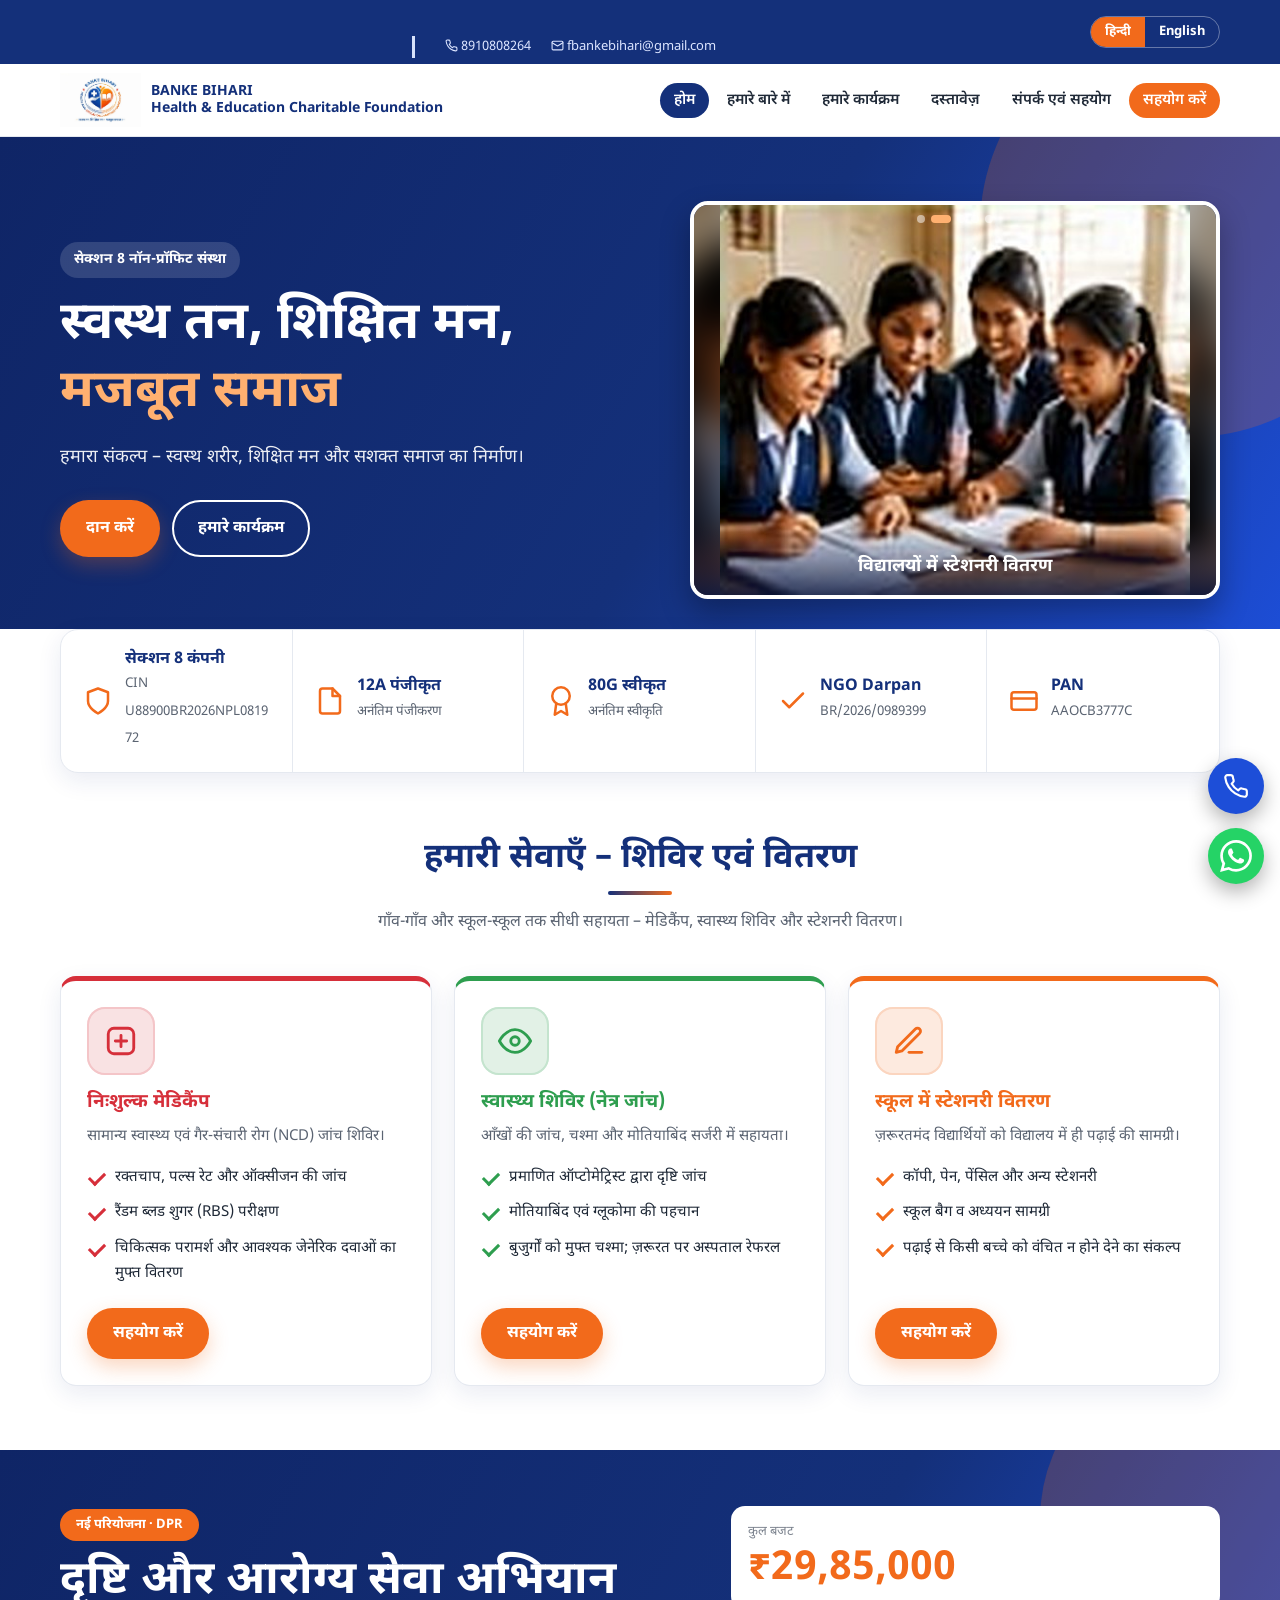
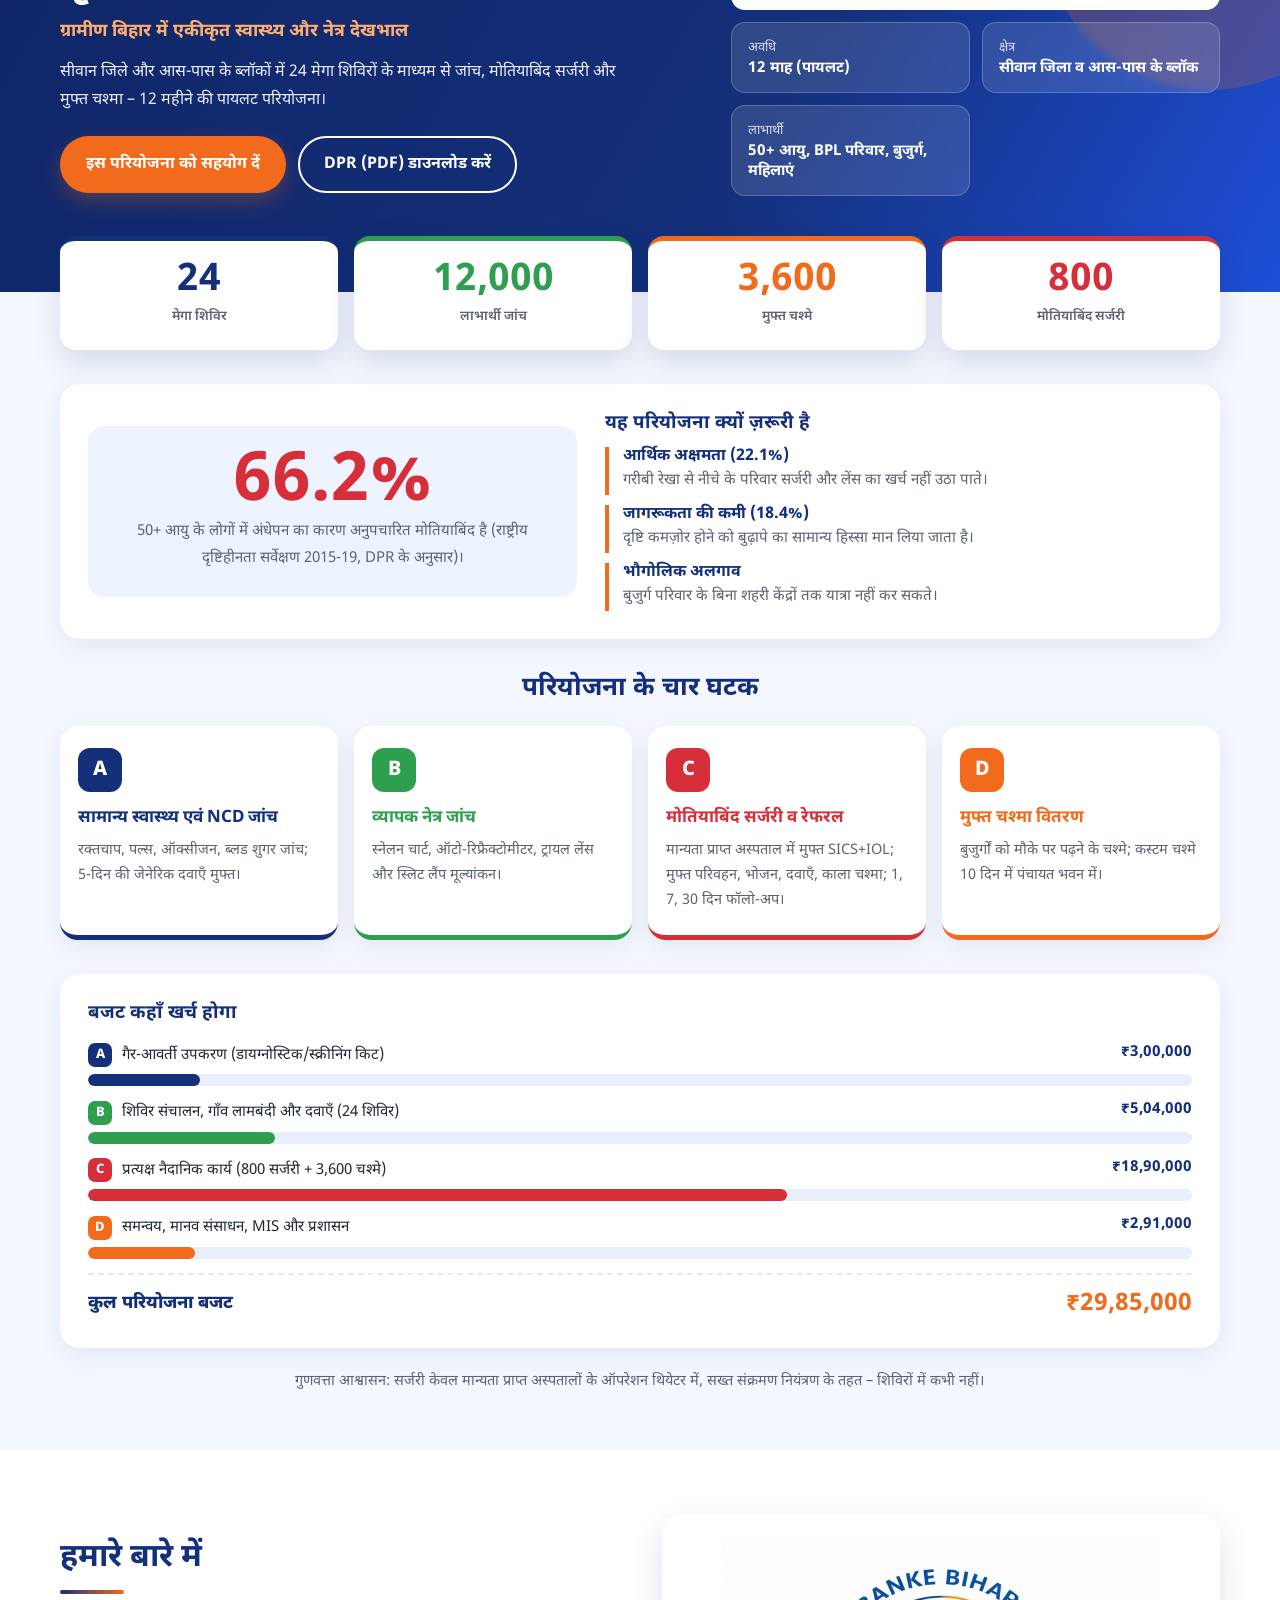
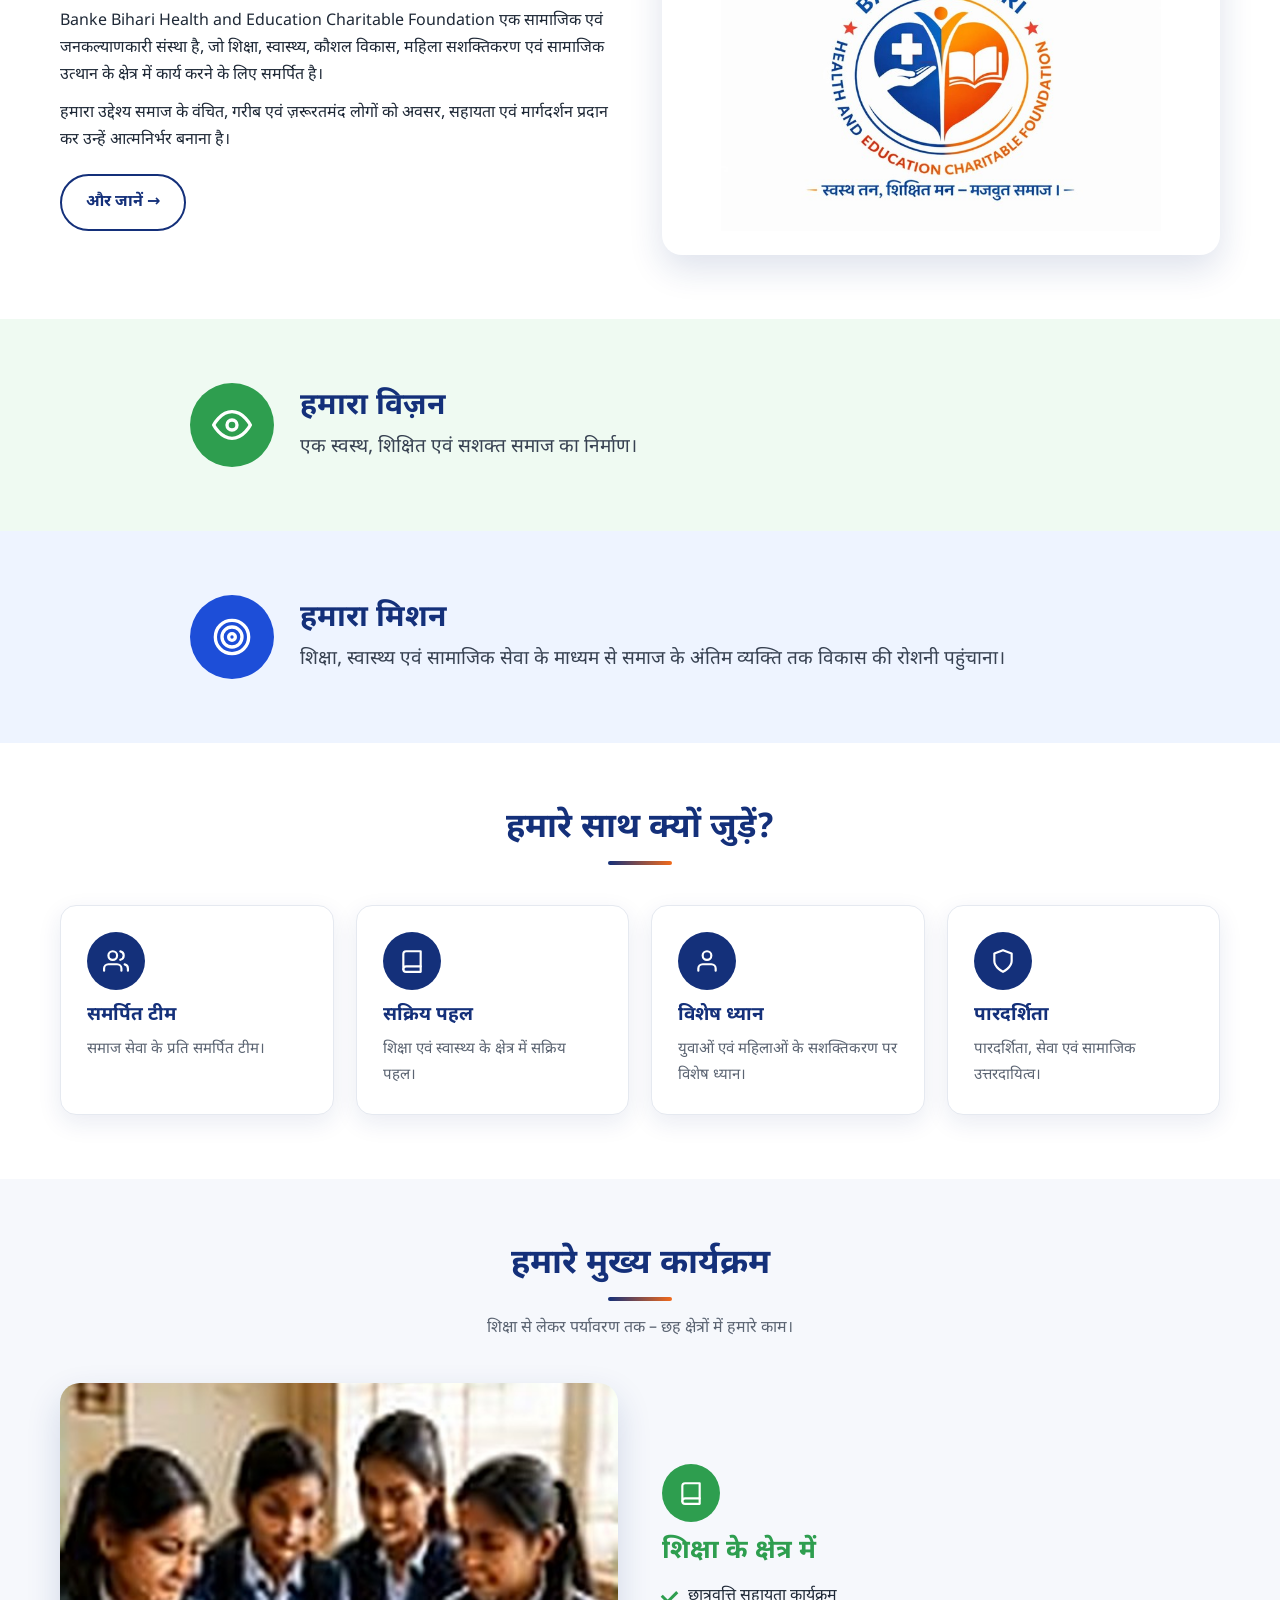
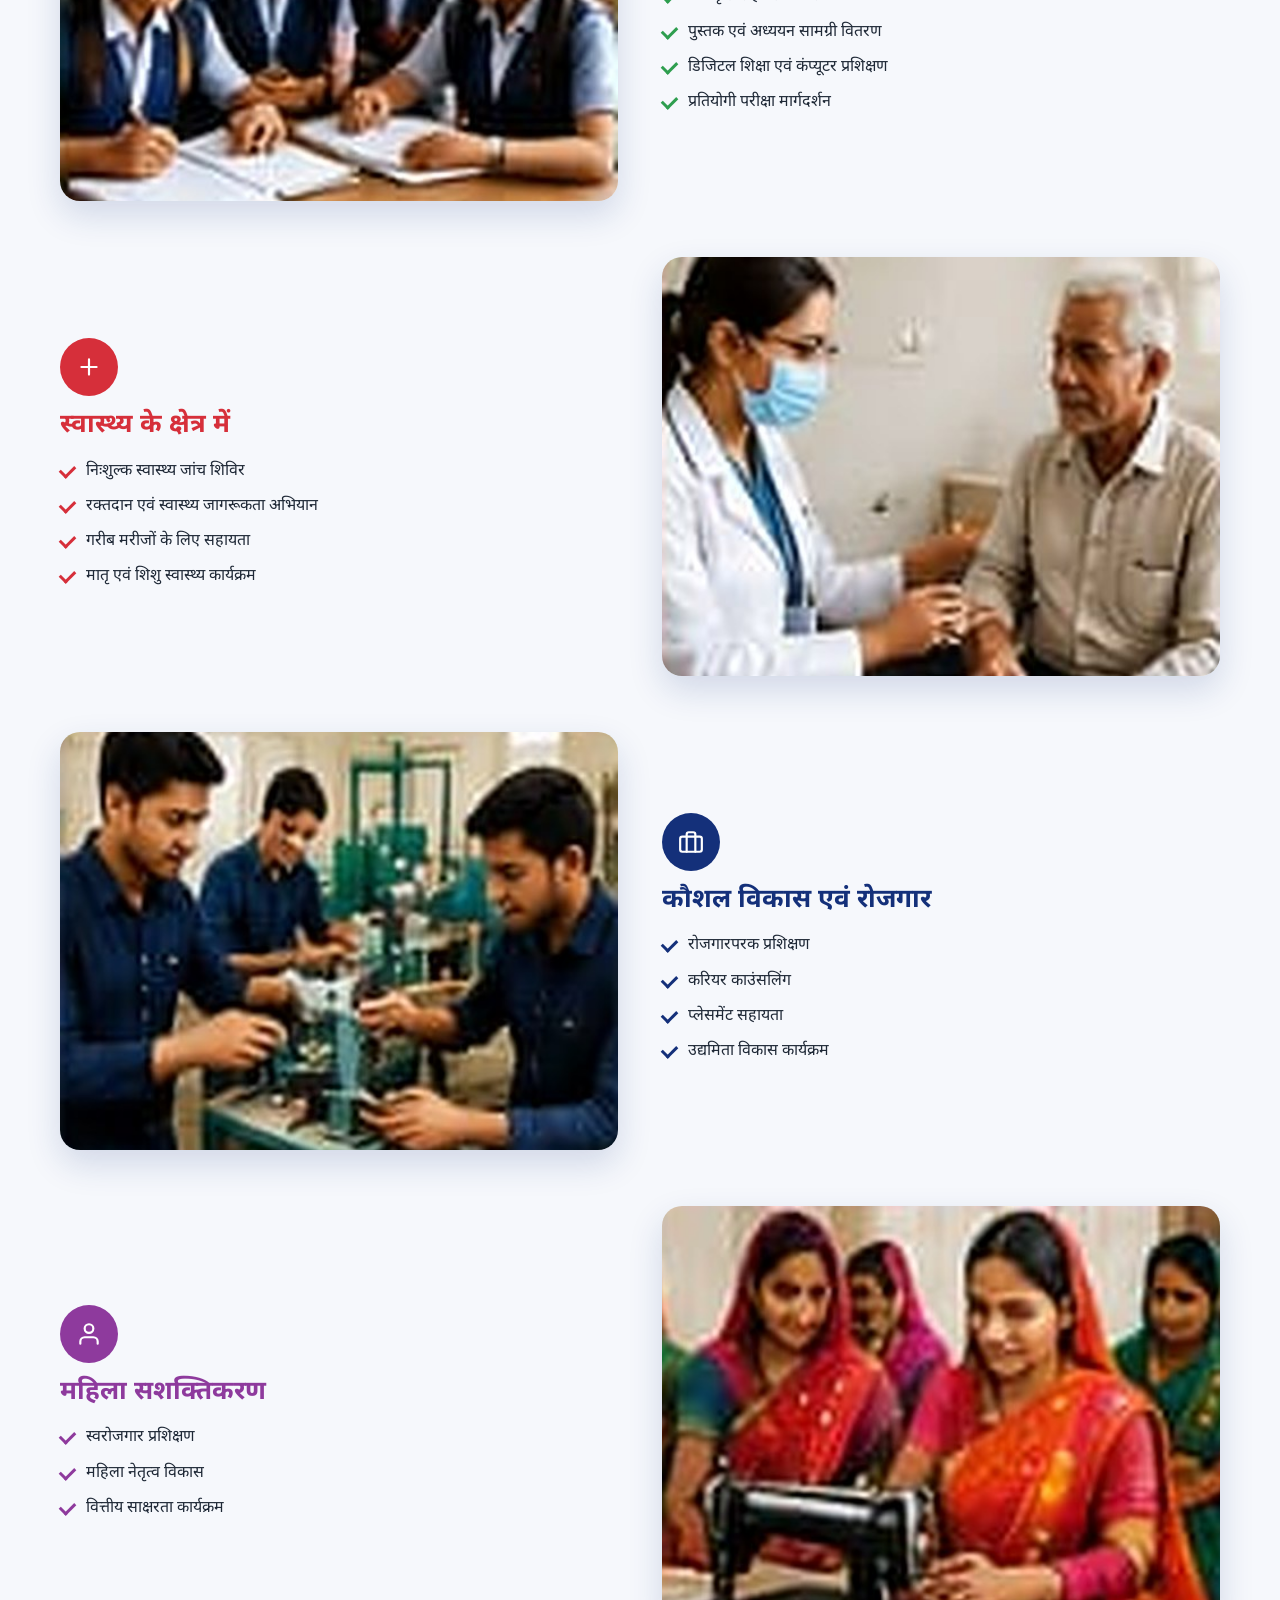
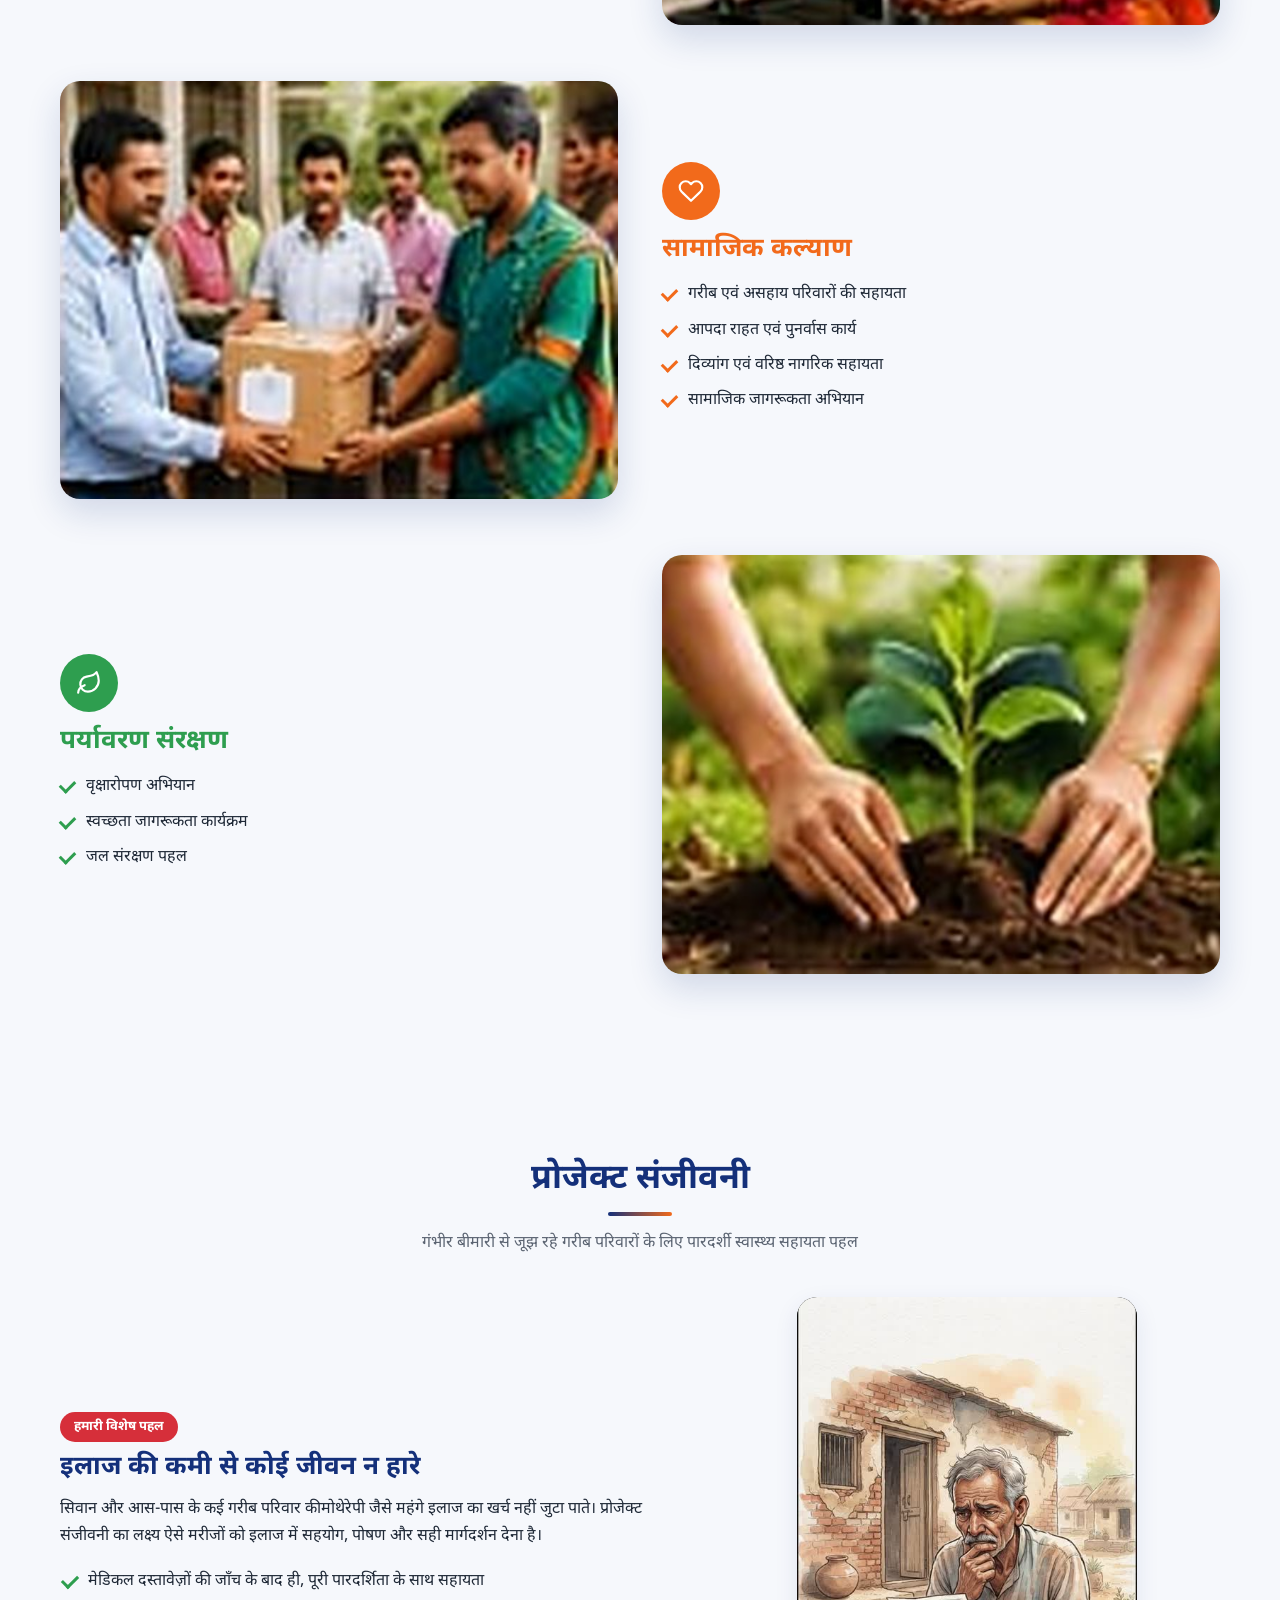
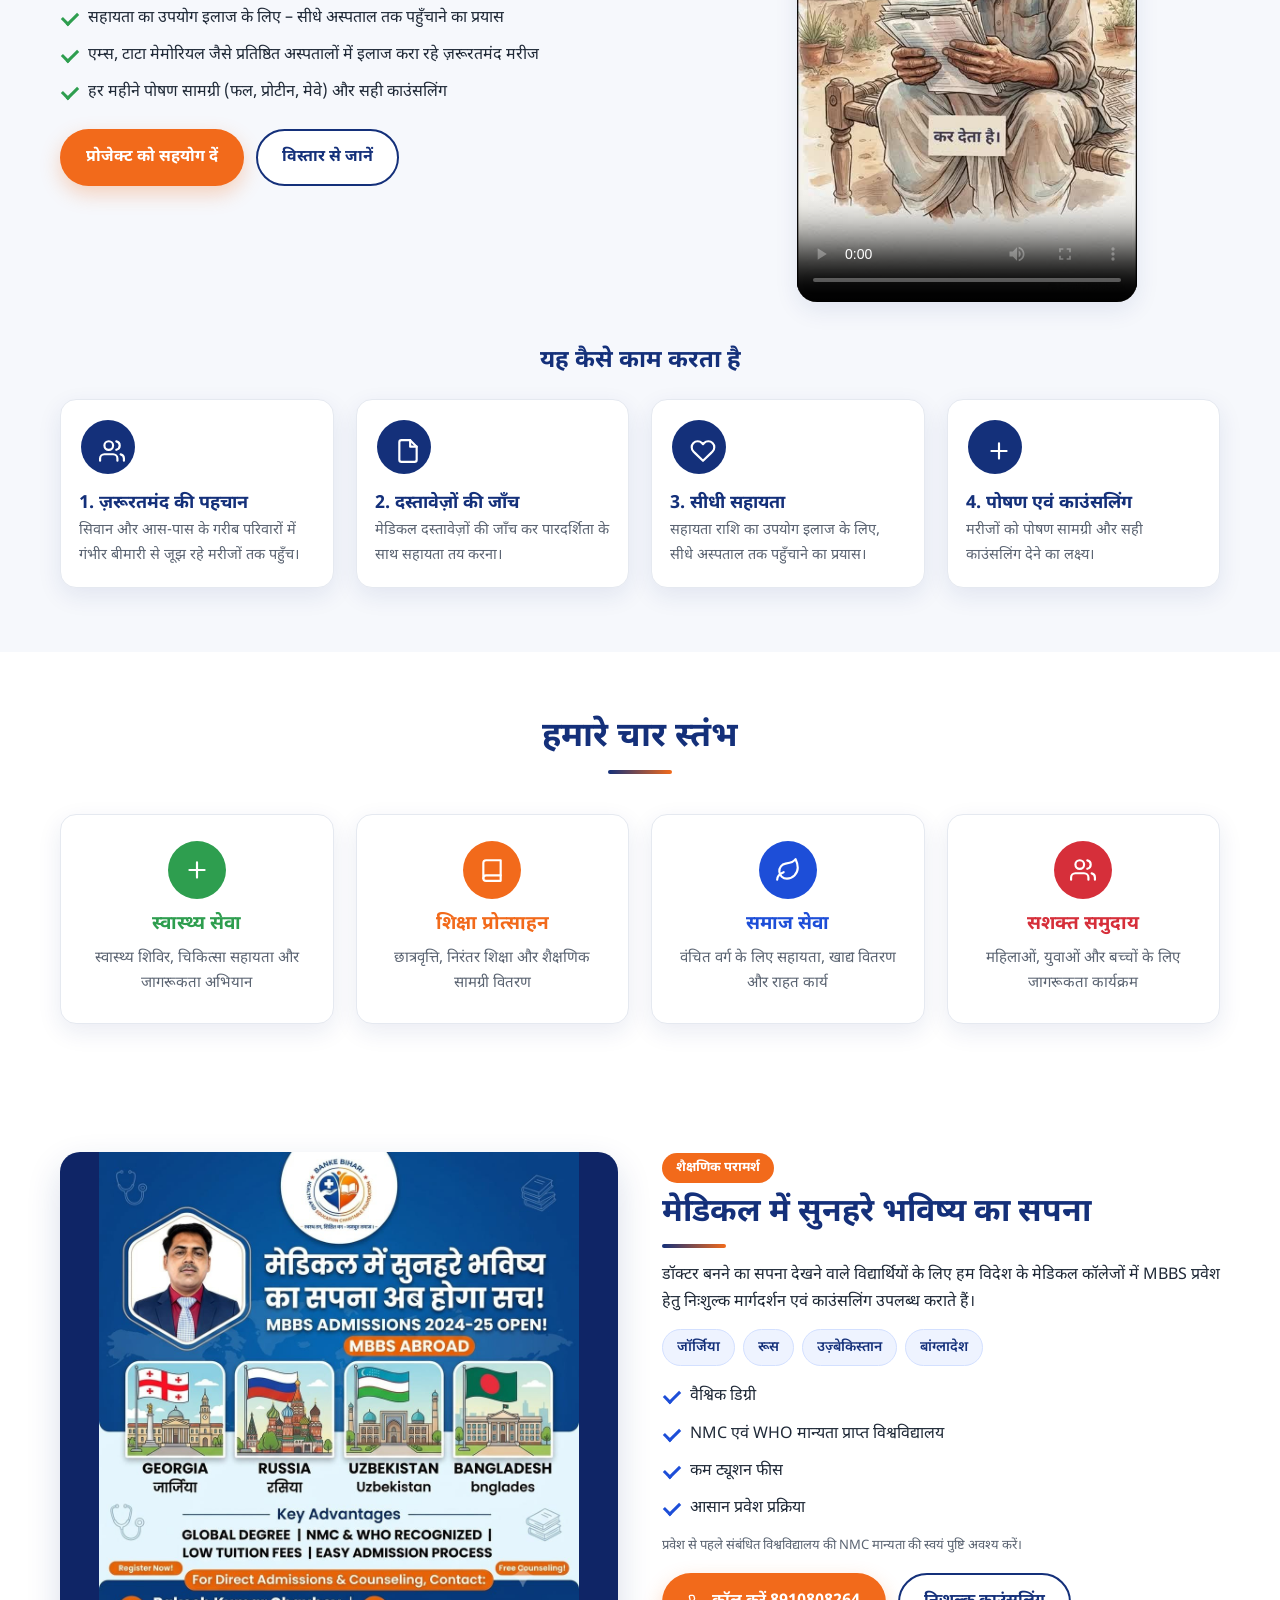
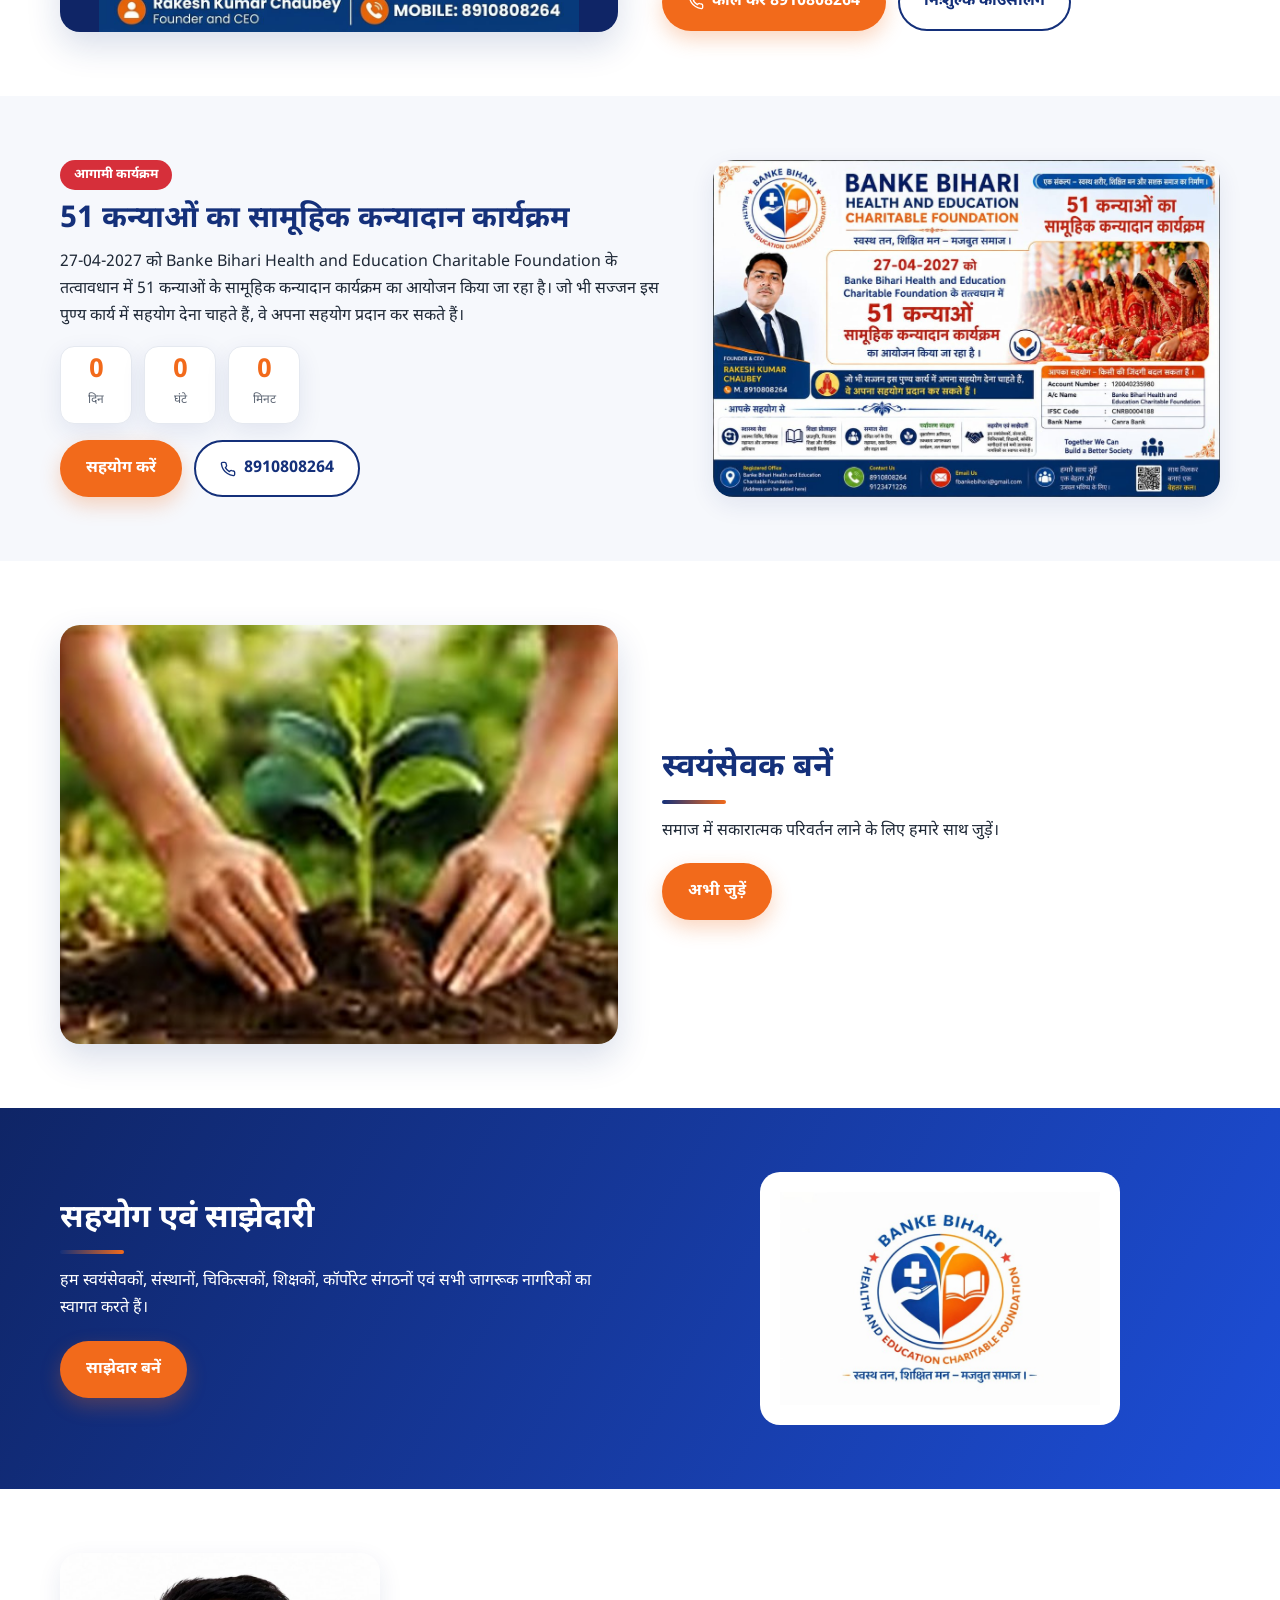
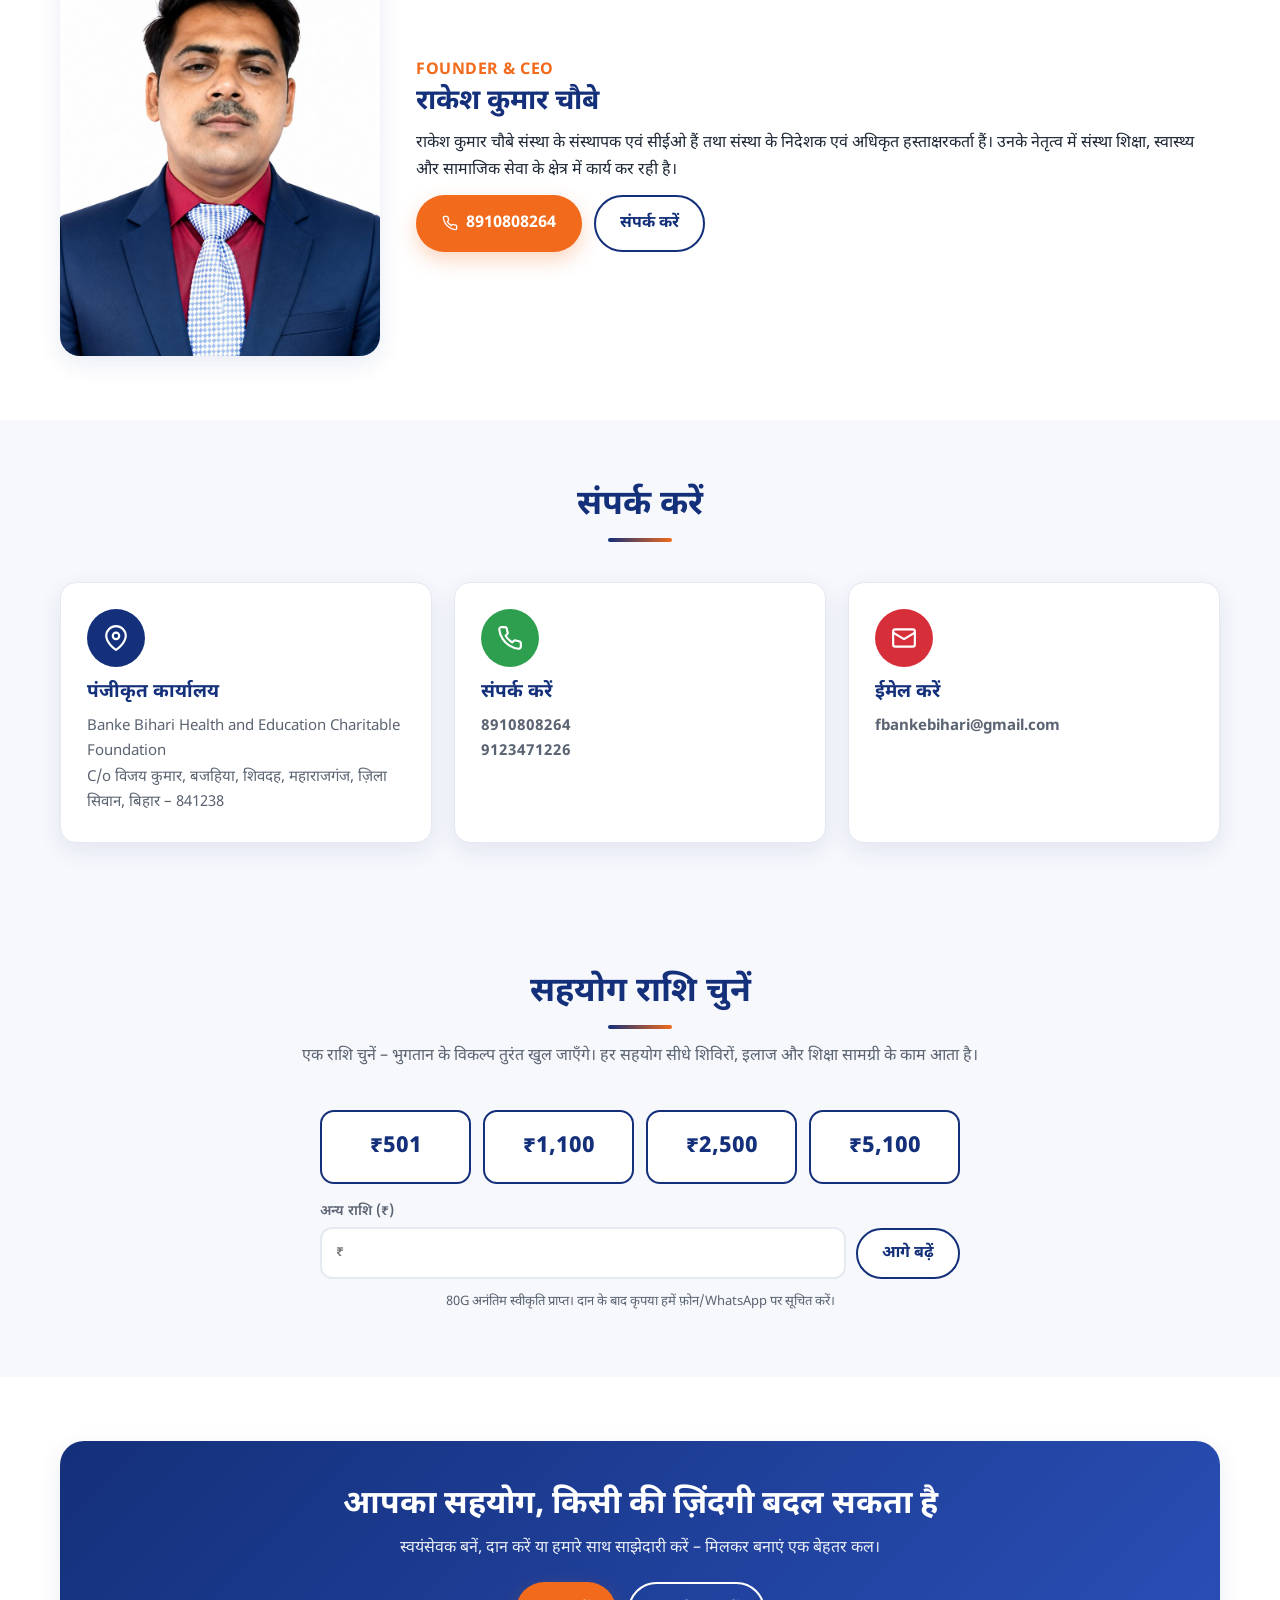
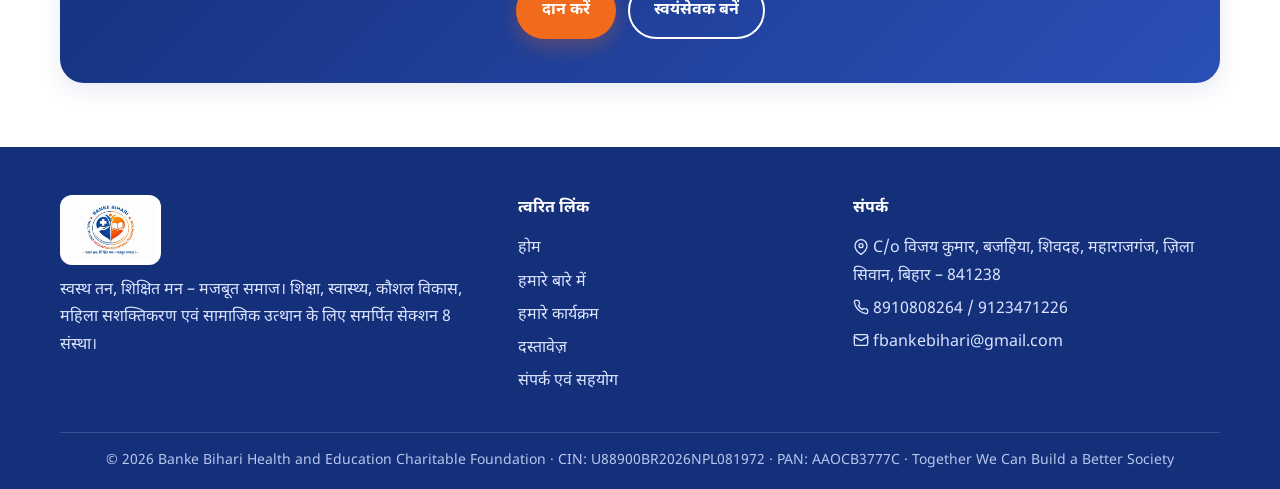
==== commit a9ab2dd3: "updtae 2" ====
--- a/index.html
+++ b/index.html
@@ -8,8 +8,11 @@
 <header><div class="wrap nav"><a class="brand" href="index.html"><img src="assets/img/logo.jpg" alt="logo"><span><b>BANKE BIHARI<br>Health &amp; Education Charitable Foundation</b></span></a>
 <button class="burger" aria-label="Menu" aria-expanded="false">☰</button><nav><ul><li><a href="index.html" class="active">होम</a></li><li><a href="about.html" class="">हमारे बारे में</a></li><li><a href="programs.html" class="">हमारे कार्यक्रम</a></li><li><a href="documents.html" class="">दस्तावेज़</a></li><li><a href="contact.html" class="">संपर्क एवं सहयोग</a></li><li><a class="cta" href="contact.html#donate">सहयोग करें</a></li></ul></nav></div></header><main>
 <section class="hero2"><div class="wrap grid"><div><span class="tag">सेक्शन 8 नॉन-प्रॉफिट संस्था</span><h1>स्वस्थ तन, शिक्षित मन,<br><span>मजबूत समाज</span></h1><p class="lead">हमारा संकल्प – स्वस्थ शरीर, शिक्षित मन और सशक्त समाज का निर्माण।</p><div class="btns"><a class="btn p" href="contact.html#donate">दान करें</a><a class="btn o" href="programs.html">हमारे कार्यक्रम</a></div></div>
-<div class="collage"><img class="a" src="assets/img/founder.jpg" alt="" style="object-position:top"><img class="b" src="assets/img/kanyadaan-poster.jpg" alt=""><img class="c lg" src="assets/img/logo.jpg" alt=""></div></div></div></section>
-<div class="trust"><div class="wrap"><div class="row"><div class="it"><svg class="i" viewBox="0 0 24 24" aria-hidden="true"><path d="M12 22s8-4 8-10V5l-8-3-8 3v7c0 6 8 10 8 10z"/></svg><div><b>सेक्शन 8 कंपनी</b><small>CIN U88900BR2026NPL081972</small></div></div><div class="it"><svg class="i" viewBox="0 0 24 24" aria-hidden="true"><path d="M14 2H6a2 2 0 0 0-2 2v16a2 2 0 0 0 2 2h12a2 2 0 0 0 2-2V8z"/><path d="M14 2v6h6"/></svg><div><b>12A पंजीकृत</b><small>अनंतिम पंजीकरण</small></div></div><div class="it"><svg class="i" viewBox="0 0 24 24" aria-hidden="true"><circle cx="12" cy="8" r="7"/><path d="M8.2 13.9 7 23l5-3 5 3-1.2-9.1"/></svg><div><b>80G स्वीकृत</b><small>अनंतिम स्वीकृति</small></div></div><div class="it"><svg class="i" viewBox="0 0 24 24" aria-hidden="true"><path d="M20 6 9 17l-5-5"/></svg><div><b>NGO Darpan</b><small>BR/2026/0989399</small></div></div></div></div></div>
+<div class="slider" id="heroSlider" aria-roledescription="carousel"><div class="slide on"><div class="bg"></div><img src="https://images.pexels.com/photos/7579831/pexels-photo-7579831.jpeg?auto=compress&cs=tinysrgb&w=1800" onerror="this.onerror=null;this.src='assets/img/b_health.jpg'" alt="निःशुल्क मेडिकैंप एवं स्वास्थ्य शिविर" decoding="async"><span class="cap">निःशुल्क मेडिकैंप एवं स्वास्थ्य शिविर</span></div><div class="slide"><div class="bg"></div><img src="https://images.pexels.com/photos/31864438/pexels-photo-31864438.jpeg?auto=compress&cs=tinysrgb&w=1800" onerror="this.onerror=null;this.src='assets/img/b_edu.jpg'" alt="विद्यालयों में स्टेशनरी वितरण" loading="lazy" decoding="async"><span class="cap">विद्यालयों में स्टेशनरी वितरण</span></div><div class="slide"><div class="bg"></div><img src="assets/img/sanjeevani-poster.jpg" alt="प्रोजेक्ट संजीवनी" loading="lazy" decoding="async"><span class="cap">प्रोजेक्ट संजीवनी</span></div><div class="slide"><div class="bg"></div><img src="assets/img/kanyadaan-poster.jpg" alt="51 कन्याओं का सामूहिक कन्यादान" loading="lazy" decoding="async"><span class="cap">51 कन्याओं का सामूहिक कन्यादान</span></div><div class="slide"><div class="bg"></div><img src="assets/img/mbbs-poster.jpg" alt="MBBS निःशुल्क काउंसलिंग" loading="lazy" decoding="async"><span class="cap">MBBS निःशुल्क काउंसलिंग</span></div><div class="dots" aria-hidden="true"></div></div></div></section>
+<div class="trust"><div class="wrap"><div class="row"><div class="it"><svg class="i" viewBox="0 0 24 24" aria-hidden="true"><path d="M12 22s8-4 8-10V5l-8-3-8 3v7c0 6 8 10 8 10z"/></svg><div><b>सेक्शन 8 कंपनी</b><small>CIN U88900BR2026NPL081972</small></div></div><div class="it"><svg class="i" viewBox="0 0 24 24" aria-hidden="true"><path d="M14 2H6a2 2 0 0 0-2 2v16a2 2 0 0 0 2 2h12a2 2 0 0 0 2-2V8z"/><path d="M14 2v6h6"/></svg><div><b>12A पंजीकृत</b><small>अनंतिम पंजीकरण</small></div></div><div class="it"><svg class="i" viewBox="0 0 24 24" aria-hidden="true"><circle cx="12" cy="8" r="7"/><path d="M8.2 13.9 7 23l5-3 5 3-1.2-9.1"/></svg><div><b>80G स्वीकृत</b><small>अनंतिम स्वीकृति</small></div></div><div class="it"><svg class="i" viewBox="0 0 24 24" aria-hidden="true"><path d="M20 6 9 17l-5-5"/></svg><div><b>NGO Darpan</b><small>BR/2026/0989399</small></div></div><div class="it"><svg class="i" viewBox="0 0 24 24" aria-hidden="true"><rect x="2" y="5" width="20" height="14" rx="2"/><path d="M2 10h20"/></svg><div><b>PAN</b><small>AAOCB3777C</small></div></div></div></div>
+<section id="services"><div class="wrap"><h2 class="title">हमारी सेवाएँ – शिविर एवं वितरण</h2><div class="bar"></div><p class="sub">गाँव-गाँव और स्कूल-स्कूल तक सीधी सहायता – मेडिकैंप, स्वास्थ्य शिविर और स्टेशनरी वितरण।</p><div class="cards"><div class="card svc reveal" style="--c:#d62f3a"><div class="ico" style="--c:#d62f3a"><svg class="i" viewBox="0 0 24 24" aria-hidden="true"><rect x="3" y="3" width="18" height="18" rx="4"/><path d="M12 8v8M8 12h8"/></svg></div><h3 style="color:#d62f3a">निःशुल्क मेडिकैंप</h3><p>सामान्य स्वास्थ्य एवं गैर-संचारी रोग (NCD) जांच शिविर।</p><ul class="tick" style="--c:#d62f3a"><li>रक्तचाप, पल्स रेट और ऑक्सीजन की जांच</li><li>रैंडम ब्लड शुगर (RBS) परीक्षण</li><li>चिकित्सक परामर्श और आवश्यक जेनेरिक दवाओं का मुफ्त वितरण</li></ul><button class="btn p" type="button" data-donate="1100" data-purpose="मेडिकैंप">सहयोग करें</button></div><div class="card svc reveal" style="--c:#2e9e4f"><div class="ico" style="--c:#2e9e4f"><svg class="i" viewBox="0 0 24 24" aria-hidden="true"><path d="M1 12s4-8 11-8 11 8 11 8-4 8-11 8-11-8-11-8z"/><circle cx="12" cy="12" r="3"/></svg></div><h3 style="color:#2e9e4f">स्वास्थ्य शिविर (नेत्र जांच)</h3><p>आँखों की जांच, चश्मा और मोतियाबिंद सर्जरी में सहायता।</p><ul class="tick" style="--c:#2e9e4f"><li>प्रमाणित ऑप्टोमेट्रिस्ट द्वारा दृष्टि जांच</li><li>मोतियाबिंद एवं ग्लूकोमा की पहचान</li><li>बुजुर्गों को मुफ्त चश्मा; ज़रूरत पर अस्पताल रेफरल</li></ul><button class="btn p" type="button" data-donate="1100" data-purpose="स्वास्थ्य शिविर">सहयोग करें</button></div><div class="card svc reveal" style="--c:#f26a1b"><div class="ico" style="--c:#f26a1b"><svg class="i" viewBox="0 0 24 24" aria-hidden="true"><path d="M12 20h9"/><path d="M16.5 3.5a2.12 2.12 0 0 1 3 3L7 19l-4 1 1-4z"/></svg></div><h3 style="color:#f26a1b">स्कूल में स्टेशनरी वितरण</h3><p>ज़रूरतमंद विद्यार्थियों को विद्यालय में ही पढ़ाई की सामग्री।</p><ul class="tick" style="--c:#f26a1b"><li>कॉपी, पेन, पेंसिल और अन्य स्टेशनरी</li><li>स्कूल बैग व अध्ययन सामग्री</li><li>पढ़ाई से किसी बच्चे को वंचित न होने देने का संकल्प</li></ul><button class="btn p" type="button" data-donate="1100" data-purpose="स्टेशनरी वितरण">सहयोग करें</button></div></div></div></section>
+<section class="dp" id="dpr"><div class="dp-hero"><div class="wrap"><div class="dp-top reveal"><div><span class="dp-pill">नई परियोजना · DPR</span><h2>दृष्टि और आरोग्य सेवा अभियान</h2><p class="s">ग्रामीण बिहार में एकीकृत स्वास्थ्य और नेत्र देखभाल</p><p class="l">सीवान जिले और आस-पास के ब्लॉकों में 24 मेगा शिविरों के माध्यम से जांच, मोतियाबिंद सर्जरी और मुफ्त चश्मा – 12 महीने की पायलट परियोजना।</p><div class="btns"><button class="btn p" type="button" data-donate="2500" data-purpose="दृष्टि और आरोग्य सेवा अभियान (DPR)">इस परियोजना को सहयोग दें</button><a class="btn o" href="assets/docs/DPR-drishti-aarogya-seva-abhiyan.pdf" target="_blank" rel="noopener">DPR (PDF) डाउनलोड करें</a></div></div><div class="dp-facts"><div><small>कुल बजट</small><b>₹29,85,000</b></div><div><small>अवधि</small><b>12 माह (पायलट)</b></div><div><small>क्षेत्र</small><b>सीवान जिला व आस-पास के ब्लॉक</b></div><div><small>लाभार्थी</small><b>50+ आयु, BPL परिवार, बुजुर्ग, महिलाएं</b></div></div></div></div></div><div class="wrap"><div class="dp-stats reveal"><div class="dp-stat" style="--c:#14307a"><b>24</b><small>मेगा शिविर</small></div><div class="dp-stat" style="--c:#2e9e4f"><b>12,000</b><small>लाभार्थी जांच</small></div><div class="dp-stat" style="--c:#f26a1b"><b>3,600</b><small>मुफ्त चश्मे</small></div><div class="dp-stat" style="--c:#d62f3a"><b>800</b><small>मोतियाबिंद सर्जरी</small></div></div><div class="dp-need reveal"><div class="big"><b>66.2%</b><span>50+ आयु के लोगों में अंधेपन का कारण अनुपचारित मोतियाबिंद है (राष्ट्रीय दृष्टिहीनता सर्वेक्षण 2015-19, DPR के अनुसार)।</span></div><div><h3>यह परियोजना क्यों ज़रूरी है</h3><ul><li><b>आर्थिक अक्षमता (22.1%)</b><span>गरीबी रेखा से नीचे के परिवार सर्जरी और लेंस का खर्च नहीं उठा पाते।</span></li><li><b>जागरूकता की कमी (18.4%)</b><span>दृष्टि कमज़ोर होने को बुढ़ापे का सामान्य हिस्सा मान लिया जाता है।</span></li><li><b>भौगोलिक अलगाव</b><span>बुजुर्ग परिवार के बिना शहरी केंद्रों तक यात्रा नहीं कर सकते।</span></li></ul></div></div><h3 class="dp-h">परियोजना के चार घटक</h3><div class="dp-comps reveal"><div class="dp-comp" style="--c:#14307a"><span>A</span><h4>सामान्य स्वास्थ्य एवं NCD जांच</h4><p>रक्तचाप, पल्स, ऑक्सीजन, ब्लड शुगर जांच; 5-दिन की जेनेरिक दवाएँ मुफ्त।</p></div><div class="dp-comp" style="--c:#2e9e4f"><span>B</span><h4>व्यापक नेत्र जांच</h4><p>स्नेलन चार्ट, ऑटो-रिफ्रैक्टोमीटर, ट्रायल लेंस और स्लिट लैंप मूल्यांकन।</p></div><div class="dp-comp" style="--c:#d62f3a"><span>C</span><h4>मोतियाबिंद सर्जरी व रेफरल</h4><p>मान्यता प्राप्त अस्पताल में मुफ्त SICS+IOL; मुफ्त परिवहन, भोजन, दवाएँ, काला चश्मा; 1, 7, 30 दिन फॉलो-अप।</p></div><div class="dp-comp" style="--c:#f26a1b"><span>D</span><h4>मुफ्त चश्मा वितरण</h4><p>बुजुर्गों को मौके पर पढ़ने के चश्मे; कस्टम चश्मे 10 दिन में पंचायत भवन में।</p></div></div><div class="dp-bud reveal"><h3>बजट कहाँ खर्च होगा</h3><div class="dp-bar"><div class="r"><span><i style="background:#14307a">A</i>गैर-आवर्ती उपकरण (डायग्नोस्टिक/स्क्रीनिंग किट)</span><b>₹3,00,000</b></div><div class="t"><u style="width:10.1%;background:#14307a"></u></div></div><div class="dp-bar"><div class="r"><span><i style="background:#2e9e4f">B</i>शिविर संचालन, गाँव लामबंदी और दवाएँ (24 शिविर)</span><b>₹5,04,000</b></div><div class="t"><u style="width:16.9%;background:#2e9e4f"></u></div></div><div class="dp-bar"><div class="r"><span><i style="background:#d62f3a">C</i>प्रत्यक्ष नैदानिक कार्य (800 सर्जरी + 3,600 चश्मे)</span><b>₹18,90,000</b></div><div class="t"><u style="width:63.3%;background:#d62f3a"></u></div></div><div class="dp-bar"><div class="r"><span><i style="background:#f26a1b">D</i>समन्वय, मानव संसाधन, MIS और प्रशासन</span><b>₹2,91,000</b></div><div class="t"><u style="width:9.7%;background:#f26a1b"></u></div></div><div class="tot"><span>कुल परियोजना बजट</span><b>₹29,85,000</b></div></div><p class="dp-q">गुणवत्ता आश्वासन: सर्जरी केवल मान्यता प्राप्त अस्पतालों के ऑपरेशन थियेटर में, सख्त संक्रमण नियंत्रण के तहत – शिविरों में कभी नहीं।</p></div></section>
+</div>
 <section><div class="wrap row2" style="margin-bottom:0"><div class="reveal"><h2 style="font-size:32px">हमारे बारे में</h2><div class="bar" style="margin-left:0"></div><p>Banke Bihari Health and Education Charitable Foundation एक सामाजिक एवं जनकल्याणकारी संस्था है, जो शिक्षा, स्वास्थ्य, कौशल विकास, महिला सशक्तिकरण एवं सामाजिक उत्थान के क्षेत्र में कार्य करने के लिए समर्पित है।</p><p style="margin-top:10px">हमारा उद्देश्य समाज के वंचित, गरीब एवं ज़रूरतमंद लोगों को अवसर, सहायता एवं मार्गदर्शन प्रदान कर उन्हें आत्मनिर्भर बनाना है।</p><div class="btns" style="margin-top:20px"><a class="btn o" href="about.html">और जानें →</a></div></div><div class="im logo-card reveal"><img src="assets/img/logo.jpg" alt="Banke Bihari Foundation logo"></div></div></section>
 <section style="background:#effaf2"><div class="wrap vmx reveal"><div class="ico" style="--c:#2e9e4f"><svg class="i" viewBox="0 0 24 24" aria-hidden="true"><path d="M1 12s4-8 11-8 11 8 11 8-4 8-11 8-11-8-11-8z"/><circle cx="12" cy="12" r="3"/></svg></div><div><h2>हमारा विज़न</h2><p>एक स्वस्थ, शिक्षित एवं सशक्त समाज का निर्माण।</p></div></div></section>
 <section style="background:#eef4ff"><div class="wrap vmx reveal"><div class="ico" style="--c:#1d4ed8"><svg class="i" viewBox="0 0 24 24" aria-hidden="true"><circle cx="12" cy="12" r="10"/><circle cx="12" cy="12" r="6"/><circle cx="12" cy="12" r="2"/></svg></div><div><h2>हमारा मिशन</h2><p>शिक्षा, स्वास्थ्य एवं सामाजिक सेवा के माध्यम से समाज के अंतिम व्यक्ति तक विकास की रोशनी पहुंचाना।</p></div></div></section>
@@ -25,9 +28,10 @@
 <section class="part"><div class="wrap two"><div class="reveal"><h2 style="color:#fff;font-size:32px">सहयोग एवं साझेदारी</h2><div class="bar" style="margin-left:0"></div><p>हम स्वयंसेवकों, संस्थानों, चिकित्सकों, शिक्षकों, कॉर्पोरेट संगठनों एवं सभी जागरूक नागरिकों का स्वागत करते हैं।</p><div class="btns" style="margin-top:18px"><a class="btn p" href="contact.html">साझेदार बनें</a></div></div><div class="reveal" style="background:#fff;border-radius:20px;padding:20px;max-width:360px;margin-inline:auto"><img src="assets/img/logo.jpg" alt=""></div></div></section>
 <section class=""><div class="wrap"><div class="founder"><div class="photo reveal"><img src="assets/img/founder.jpg" alt="Rakesh Kumar Chaubey" loading="lazy"></div><div class="reveal"><span class="role">FOUNDER &amp; CEO</span><h3>राकेश कुमार चौबे</h3><p style="margin:10px 0">राकेश कुमार चौबे संस्था के संस्थापक एवं सीईओ हैं तथा संस्था के निदेशक एवं अधिकृत हस्ताक्षरकर्ता हैं। उनके नेतृत्व में संस्था शिक्षा, स्वास्थ्य और सामाजिक सेवा के क्षेत्र में कार्य कर रही है।</p><div class="btns"><a class="btn p" href="tel:+918910808264"><svg class="i" viewBox="0 0 24 24" aria-hidden="true"><path d="M22 16.9v3a2 2 0 0 1-2.2 2 19.8 19.8 0 0 1-8.6-3.1 19.5 19.5 0 0 1-6-6A19.8 19.8 0 0 1 2.1 4.2 2 2 0 0 1 4.1 2h3a2 2 0 0 1 2 1.7c.1 1 .4 1.9.7 2.8a2 2 0 0 1-.5 2.1L8 10a16 16 0 0 0 6 6l1.4-1.3a2 2 0 0 1 2.1-.4c.9.3 1.8.6 2.8.7a2 2 0 0 1 1.7 2z"/></svg> 8910808264</a><a class="btn o" href="contact.html">संपर्क करें</a></div></div></div></div></section>
 <section class="alt"><div class="wrap"><h2 class="title">संपर्क करें</h2><div class="bar"></div><div style="height:26px"></div><div class="cards"><div class="card reveal" style="--c:#14307a"><div class="ico"><svg class="i" viewBox="0 0 24 24" aria-hidden="true"><path d="M21 10c0 7-9 13-9 13S3 17 3 10a9 9 0 0 1 18 0z"/><circle cx="12" cy="10" r="3"/></svg></div><h3>पंजीकृत कार्यालय</h3><p>Banke Bihari Health and Education Charitable Foundation<br>C/o विजय कुमार, बजहिया, शिवदह, महाराजगंज, ज़िला सिवान, बिहार – 841238</p></div><div class="card reveal" style="--c:#2e9e4f"><div class="ico"><svg class="i" viewBox="0 0 24 24" aria-hidden="true"><path d="M22 16.9v3a2 2 0 0 1-2.2 2 19.8 19.8 0 0 1-8.6-3.1 19.5 19.5 0 0 1-6-6A19.8 19.8 0 0 1 2.1 4.2 2 2 0 0 1 4.1 2h3a2 2 0 0 1 2 1.7c.1 1 .4 1.9.7 2.8a2 2 0 0 1-.5 2.1L8 10a16 16 0 0 0 6 6l1.4-1.3a2 2 0 0 1 2.1-.4c.9.3 1.8.6 2.8.7a2 2 0 0 1 1.7 2z"/></svg></div><h3>संपर्क करें</h3><p><a href="tel:+918910808264"><b>8910808264</b></a><br><a href="tel:+919123471226"><b>9123471226</b></a></p></div><div class="card reveal" style="--c:#d62f3a"><div class="ico"><svg class="i" viewBox="0 0 24 24" aria-hidden="true"><rect x="2" y="4" width="20" height="16" rx="2"/><path d="m22 7-10 6L2 7"/></svg></div><h3>ईमेल करें</h3><p><a href="mailto:fbankebihari@gmail.com"><b>fbankebihari@gmail.com</b></a></p></div></div></div></section>
+<section class="alt" id="give"><div class="wrap"><h2 class="title">सहयोग राशि चुनें</h2><div class="bar"></div><p class="sub">एक राशि चुनें – भुगतान के विकल्प तुरंत खुल जाएँगे। हर सहयोग सीधे शिविरों, इलाज और शिक्षा सामग्री के काम आता है।</p><div class="donpick" data-purpose="सामान्य सहयोग"><div class="amts"><button type="button" class="amt" data-donate="501">₹501</button><button type="button" class="amt" data-donate="1100">₹1,100</button><button type="button" class="amt" data-donate="2500">₹2,500</button><button type="button" class="amt" data-donate="5100">₹5,100</button></div><form class="custom"><label>अन्य राशि (₹) <input type="number" min="1" inputmode="numeric" name="amt" placeholder="₹"></label><button class="btn o" type="submit">आगे बढ़ें</button></form><p class="fine">80G अनंतिम स्वीकृति प्राप्त। दान के बाद कृपया हमें फ़ोन/WhatsApp पर सूचित करें।</p></div></div></section>
 <section><div class="wrap"><div class="cta-band reveal"><h2>आपका सहयोग, किसी की ज़िंदगी बदल सकता है</h2><p>स्वयंसेवक बनें, दान करें या हमारे साथ साझेदारी करें – मिलकर बनाएं एक बेहतर कल।</p><div class="btns" style="justify-content:center"><a class="btn p" href="contact.html#donate">दान करें</a><a class="btn o" style="background:transparent;color:#fff;border-color:#fff" href="contact.html#volunteer">स्वयंसेवक बनें</a></div></div></div></section></main><footer><div class="wrap"><div class="fgrid"><div><img src="assets/img/logo.jpg" alt="" style="height:70px;background:#fff;border-radius:12px;padding:4px;margin-bottom:12px">
 <p>स्वस्थ तन, शिक्षित मन – मजबूत समाज। शिक्षा, स्वास्थ्य, कौशल विकास, महिला सशक्तिकरण एवं सामाजिक उत्थान के लिए समर्पित सेक्शन 8 संस्था।</p></div>
 <div><h4>त्वरित लिंक</h4><ul><li><a href="index.html">होम</a></li><li><a href="about.html">हमारे बारे में</a></li><li><a href="programs.html">हमारे कार्यक्रम</a></li><li><a href="documents.html">दस्तावेज़</a></li><li><a href="contact.html">संपर्क एवं सहयोग</a></li></ul></div>
 <div><h4>संपर्क</h4><ul><li><svg class="i" viewBox="0 0 24 24" aria-hidden="true"><path d="M21 10c0 7-9 13-9 13S3 17 3 10a9 9 0 0 1 18 0z"/><circle cx="12" cy="10" r="3"/></svg> C/o विजय कुमार, बजहिया, शिवदह, महाराजगंज, ज़िला सिवान, बिहार – 841238</li><li><svg class="i" viewBox="0 0 24 24" aria-hidden="true"><path d="M22 16.9v3a2 2 0 0 1-2.2 2 19.8 19.8 0 0 1-8.6-3.1 19.5 19.5 0 0 1-6-6A19.8 19.8 0 0 1 2.1 4.2 2 2 0 0 1 4.1 2h3a2 2 0 0 1 2 1.7c.1 1 .4 1.9.7 2.8a2 2 0 0 1-.5 2.1L8 10a16 16 0 0 0 6 6l1.4-1.3a2 2 0 0 1 2.1-.4c.9.3 1.8.6 2.8.7a2 2 0 0 1 1.7 2z"/></svg> <a href="tel:+918910808264">8910808264</a> / <a href="tel:+919123471226">9123471226</a></li><li><svg class="i" viewBox="0 0 24 24" aria-hidden="true"><rect x="2" y="4" width="20" height="16" rx="2"/><path d="m22 7-10 6L2 7"/></svg> <a href="mailto:fbankebihari@gmail.com">fbankebihari@gmail.com</a></li></ul></div></div>
-<div class="copyr">© 2026 Banke Bihari Health and Education Charitable Foundation · CIN: U88900BR2026NPL081972 · Together We Can Build a Better Society</div></div></footer>
+<div class="copyr">© 2026 Banke Bihari Health and Education Charitable Foundation · CIN: U88900BR2026NPL081972 · PAN: AAOCB3777C · Together We Can Build a Better Society</div></div></footer>
 <div class="fab"><a class="call" href="tel:+918910808264" aria-label="Call"><svg class="i" viewBox="0 0 24 24" aria-hidden="true"><path d="M22 16.9v3a2 2 0 0 1-2.2 2 19.8 19.8 0 0 1-8.6-3.1 19.5 19.5 0 0 1-6-6A19.8 19.8 0 0 1 2.1 4.2 2 2 0 0 1 4.1 2h3a2 2 0 0 1 2 1.7c.1 1 .4 1.9.7 2.8a2 2 0 0 1-.5 2.1L8 10a16 16 0 0 0 6 6l1.4-1.3a2 2 0 0 1 2.1-.4c.9.3 1.8.6 2.8.7a2 2 0 0 1 1.7 2z"/></svg></a><a class="wa" href="https://wa.me/918910808264" target="_blank" rel="noopener" aria-label="WhatsApp"><svg viewBox="0 0 24 24" fill="currentColor" aria-hidden="true"><path d="M17.472 14.382c-.297-.149-1.758-.867-2.03-.967-.273-.099-.471-.148-.67.15-.197.297-.767.966-.94 1.164-.173.199-.347.223-.644.075-.297-.15-1.255-.463-2.39-1.475-.883-.788-1.48-1.761-1.653-2.059-.173-.297-.018-.458.13-.606.134-.133.298-.347.446-.52.149-.174.198-.298.298-.497.099-.198.05-.371-.025-.52-.075-.149-.669-1.612-.916-2.207-.242-.579-.487-.5-.669-.51-.173-.008-.371-.01-.57-.01-.198 0-.52.074-.792.372-.272.297-1.04 1.016-1.04 2.479 0 1.462 1.065 2.875 1.213 3.074.149.198 2.096 3.2 5.077 4.487.709.306 1.262.489 1.694.625.712.227 1.36.195 1.871.118.571-.085 1.758-.719 2.006-1.413.248-.694.248-1.289.173-1.413-.074-.124-.272-.198-.57-.347m-5.421 7.403h-.004a9.87 9.87 0 01-5.031-1.378l-.361-.214-3.741.982.998-3.648-.235-.374a9.86 9.86 0 01-1.51-5.26c.001-5.45 4.436-9.884 9.888-9.884 2.64 0 5.122 1.03 6.988 2.898a9.825 9.825 0 012.893 6.994c-.003 5.45-4.437 9.884-9.885 9.884m8.413-18.297A11.815 11.815 0 0012.05 0C5.495 0 .16 5.335.157 11.892c0 2.096.547 4.142 1.588 5.945L.057 24l6.305-1.654a11.882 11.882 0 005.683 1.448h.005c6.554 0 11.89-5.335 11.893-11.893a11.821 11.821 0 00-3.48-8.413z"/></svg></a></div><script src="assets/main.js"></script></body></html>
--- a/assets/style.css
+++ b/assets/style.css
@@ -258,3 +258,127 @@
 .chips{display:flex;flex-wrap:wrap;gap:8px;margin:12px 0}
 .chip{background:#eef3ff;color:var(--navy);padding:6px 14px;border-radius:999px;font-weight:600;font-size:14px;border:1px solid #d3e0ff}
 @media(prefers-reduced-motion:reduce){.collage img,.fab .wa{animation:none}.card:hover,.step:hover,.prog:hover{transform:none}}
+
+/* ===== Hero image slider (1s autoplay) ===== */
+.slider{position:relative;width:100%;aspect-ratio:4/3;border-radius:18px;overflow:hidden;background:#0f2566;border:4px solid #fff;box-shadow:0 14px 30px rgba(0,0,0,.3)}
+.slide{position:absolute;inset:0;opacity:0;transition:opacity .35s ease;pointer-events:none}
+.slide.on{opacity:1;pointer-events:auto}
+.slide .bg{position:absolute;inset:-20px;background-size:cover;background-position:center;filter:blur(18px) brightness(.7);transform:scale(1.1)}
+.slide img{position:absolute;inset:0;width:100%;height:100%;object-fit:contain;border:0;box-shadow:none;border-radius:0;animation:none}
+.slide .cap{position:absolute;left:0;right:0;bottom:0;padding:26px 14px 12px;background:linear-gradient(transparent,rgba(8,20,60,.85));color:#fff;font-weight:700;font-size:clamp(14px,2.2vw,18px);text-align:center}
+.slider .dots{position:absolute;left:0;right:0;top:10px;display:flex;justify-content:center;gap:6px;z-index:2}
+.slider .dots i{width:8px;height:8px;border-radius:50%;background:rgba(255,255,255,.5)}
+.slider .dots i.on{background:#ffb070;width:20px;border-radius:6px}
+@media(min-width:900px){.hero2 .grid{grid-template-columns:1.05fr .95fr}}
+@media(max-width:600px){.slider{aspect-ratio:1/1;margin-top:8px}}
+
+/* ===== Services + DPR ===== */
+.card.svc{display:flex;flex-direction:column;text-align:left}
+.card.svc ul.tick{flex:1;margin:10px 0 16px}
+.card.svc .btn{align-self:flex-start}
+.dpr-head{max-width:860px;margin:0 auto 26px}
+.dpr-head .dsub{color:var(--navy);font-weight:700;margin:4px 0 12px}
+.note{background:#fff;border-left:4px solid var(--orange);padding:12px 16px;border-radius:10px;color:var(--muted);font-size:15px;margin-top:12px}
+.stats{display:grid;grid-template-columns:repeat(4,1fr);gap:16px;margin:10px 0 8px}
+.stat{background:linear-gradient(135deg,var(--navy),var(--blue));color:#fff;border-radius:var(--r);padding:22px 12px;text-align:center}
+.stat b{display:block;font-size:clamp(26px,4vw,38px);line-height:1.1}
+.stat small{opacity:.9;font-size:14px}
+.h3c{text-align:center;margin:40px 0 18px;font-size:24px}
+.comps{display:grid;grid-template-columns:repeat(auto-fit,minmax(260px,1fr));gap:16px}
+.comp{display:flex;gap:14px;background:#fff;border:1px solid var(--line);border-radius:var(--r);padding:18px}
+.comp .lt{flex:none;width:40px;height:40px;border-radius:50%;background:var(--orange);color:#fff;font-weight:800;display:grid;place-items:center}
+.comp h4{margin-bottom:4px;color:var(--navy)}
+.comp p{font-size:15px;color:var(--muted)}
+table.bud th,table.bud td{padding:12px 14px;text-align:left;border-bottom:1px solid var(--line)}
+table.bud th{background:#eef3ff;color:var(--navy)}
+table.bud .n{text-align:right;white-space:nowrap}
+table.bud .tot td{font-weight:800;color:var(--navy);background:#fff7f0}
+@media(max-width:700px){.stats{grid-template-columns:repeat(2,1fr)}}
+
+/* ===== Donation amounts + modal ===== */
+.donpick{max-width:640px;margin:0 auto}
+.two .donpick{margin:18px 0 0}
+.amts{display:grid;grid-template-columns:repeat(4,1fr);gap:12px}
+.amt{font:inherit;font-weight:800;font-size:clamp(16px,3.6vw,22px);padding:16px 6px;border-radius:14px;border:2px solid var(--navy);background:#fff;color:var(--navy);cursor:pointer;transition:.2s}
+.amt:hover,.amt:focus-visible{background:var(--orange);border-color:var(--orange);color:#fff;transform:translateY(-2px)}
+.donpick .custom{display:flex;gap:10px;align-items:flex-end;flex-wrap:wrap;margin-top:16px}
+.donpick .custom label{flex:1;min-width:180px;font-weight:600;font-size:14px;color:var(--muted)}
+.donpick .custom input{display:block;width:100%;margin-top:4px;padding:12px 14px;border:2px solid var(--line);border-radius:12px;font:inherit}
+.donpick .fine{font-size:13px;color:var(--muted);margin-top:12px;text-align:center}
+@media(max-width:420px){.amts{grid-template-columns:repeat(2,1fr)}}
+dialog.dm{border:0;border-radius:20px;padding:0;width:min(480px,94vw);max-height:92vh;overflow:auto;box-shadow:0 30px 80px rgba(0,0,0,.4)}
+dialog.dm::backdrop{background:rgba(8,20,60,.6)}
+dialog.dm .in{padding:24px}
+dialog.dm h3{font-size:22px;color:var(--navy)}
+dialog.dm .pur{color:var(--muted);font-size:14px;margin:2px 0 14px}
+dialog.dm .x{position:absolute;right:12px;top:10px;border:0;background:none;font-size:28px;cursor:pointer;color:var(--muted);line-height:1}
+dialog.dm .opts{display:grid;gap:10px;margin:14px 0}
+dialog.dm .opts .btn{justify-content:center;width:100%}
+dialog.dm .bank{padding:18px;font-size:14px}
+dialog.dm .bank dl{gap:6px 12px}
+dialog.dm .cp{margin-top:10px;font:inherit;font-weight:700;padding:8px 14px;border-radius:999px;border:0;background:#fff;color:var(--navy);cursor:pointer}
+dialog.dm .fine{font-size:12.5px;color:var(--muted)}
+@media(prefers-reduced-motion:reduce){.slide{transition:none}.amt:hover{transform:none}}
+dialog.dm .bank h3{color:#fff}
+.trust .it small{overflow-wrap:anywhere}
+
+/* ===== DPR product section (redesign) ===== */
+.dp{padding:0;background:#f4f7fd}
+.dp-hero{background:linear-gradient(120deg,#0f2566,#14307a 60%,#1d4ed8);color:#fff;padding:56px 0 96px;position:relative;overflow:hidden}
+.dp-hero:after{content:"";position:absolute;right:-100px;top:-100px;width:340px;height:340px;border-radius:50%;background:rgba(242,106,27,.22)}
+.dp-top{display:grid;grid-template-columns:1.3fr 1fr;gap:36px;align-items:center;position:relative;z-index:1}
+.dp-pill{display:inline-block;background:var(--orange);padding:5px 16px;border-radius:999px;font-weight:700;font-size:13px}
+.dp-top h2{color:#fff;font-size:clamp(28px,5vw,46px);margin:12px 0 4px}
+.dp-top .s{color:#ffb070;font-weight:700;font-size:18px}
+.dp-top .l{opacity:.92;margin:12px 0 22px;max-width:560px}
+.dp-top .btn.o{background:transparent;color:#fff;border-color:#fff}
+.dp-facts{display:grid;grid-template-columns:1fr 1fr;gap:12px}
+.dp-facts div{background:rgba(255,255,255,.12);border:1px solid rgba(255,255,255,.22);border-radius:14px;padding:14px 16px;backdrop-filter:blur(4px)}
+.dp-facts small{display:block;opacity:.8;font-size:13px}
+.dp-facts b{font-size:15px}
+.dp-facts div:first-child{grid-column:1/-1;background:#fff;color:var(--navy)}
+.dp-facts div:first-child small{color:var(--muted)}
+.dp-facts div:first-child b{font-size:clamp(28px,5vw,40px);color:var(--orange)}
+.dp-stats{display:grid;grid-template-columns:repeat(4,1fr);gap:16px;margin-top:-56px;position:relative;z-index:2}
+.dp-stat{background:#fff;border-radius:16px;padding:20px 10px;text-align:center;border-top:5px solid var(--c);box-shadow:0 12px 30px rgba(20,48,122,.14)}
+.dp-stat b{display:block;font-size:clamp(26px,4vw,38px);color:var(--c);line-height:1.1}
+.dp-stat small{color:var(--muted);font-weight:600}
+.dp-need{display:grid;grid-template-columns:1fr 1.2fr;gap:28px;align-items:center;background:#fff;border-radius:20px;padding:28px;margin:34px 0;box-shadow:0 8px 24px rgba(20,48,122,.08)}
+.dp-need .big{background:#eef4ff;border-radius:16px;padding:24px;text-align:center}
+.dp-need .big b{display:block;font-size:clamp(44px,8vw,68px);color:var(--red);line-height:1}
+.dp-need .big span{color:var(--muted);font-size:15px}
+.dp-need h3{margin-bottom:10px;color:var(--navy)}
+.dp-need ul{list-style:none;display:grid;gap:10px}
+.dp-need li{padding-left:14px;border-left:4px solid var(--orange)}
+.dp-need li b{display:block}.dp-need li span{color:var(--muted);font-size:15px}
+.dp-h{text-align:center;font-size:26px;margin:10px 0 20px;color:var(--navy)}
+.dp-comps{display:grid;grid-template-columns:repeat(4,1fr);gap:16px}
+.dp-comp{background:#fff;border-radius:18px;padding:22px 18px;border-bottom:5px solid var(--c);box-shadow:0 8px 24px rgba(20,48,122,.08)}
+.dp-comp span{display:grid;place-items:center;width:44px;height:44px;border-radius:12px;background:var(--c);color:#fff;font-weight:800;font-size:20px;margin-bottom:12px}
+.dp-comp h4{color:var(--c);margin-bottom:6px;font-size:17px}
+.dp-comp p{font-size:14.5px;color:var(--muted)}
+.dp-bud{background:#fff;border-radius:20px;padding:28px;margin:34px 0 16px;box-shadow:0 8px 24px rgba(20,48,122,.08)}
+.dp-bud h3{margin-bottom:16px;color:var(--navy)}
+.dp-bar{margin-bottom:14px}
+.dp-bar .r{display:flex;justify-content:space-between;gap:12px;font-size:15px;margin-bottom:6px}
+.dp-bar .r span{display:flex;gap:10px;align-items:center}
+.dp-bar .r i{flex:none;width:24px;height:24px;border-radius:7px;color:#fff;font-style:normal;font-weight:800;display:grid;place-items:center;font-size:13px}
+.dp-bar .r b{white-space:nowrap}
+.dp-bar .t{height:12px;background:#e8eefb;border-radius:99px;overflow:hidden}
+.dp-bar u{display:block;height:100%;border-radius:99px}
+.dp-bud .tot{display:flex;justify-content:space-between;align-items:center;border-top:2px dashed var(--line);padding-top:14px;margin-top:6px;font-weight:800;color:var(--navy);font-size:18px}
+.dp-bud .tot b{color:var(--orange);font-size:24px}
+.dp-q{text-align:center;color:var(--muted);font-size:14.5px;padding:6px 0 56px;max-width:760px;margin-inline:auto}
+@media(max-width:900px){.dp-top,.dp-need{grid-template-columns:1fr}.dp-comps{grid-template-columns:1fr 1fr}.dp-stats{grid-template-columns:1fr 1fr}}
+@media(max-width:560px){.dp-comps{grid-template-columns:1fr}.dp-hero{padding:40px 0 84px}.dp-bar .r{flex-direction:column;gap:2px}.dp-need,.dp-bud{padding:20px}}
+/* ===== PAN image ===== */
+.pan-grid{display:grid;grid-template-columns:minmax(260px,.9fr) 1.1fr;gap:30px;align-items:start}
+.pan-img img{width:100%;border-radius:14px;border:1px solid var(--line);box-shadow:0 10px 30px rgba(20,48,122,.15);cursor:zoom-in;background:#fff}
+@media(max-width:800px){.pan-grid{grid-template-columns:1fr}.pan-img{max-width:420px;margin-inline:auto}}
+.dp-facts div{color:#fff}.dp-facts small,.dp-facts b{color:inherit}
+.dp-facts div:first-child{color:var(--navy)}.dp-facts div:first-child small{color:var(--muted)}.dp-facts div:first-child b{color:var(--orange)}
+.dp-top h2,.dp-top .l{color:#fff}.dp-top .s{color:#ffb070}
+/* services icons: tinted bg + coloured icon */
+.card.svc{border-top:5px solid var(--c)}
+.card.svc .ico{width:68px;height:68px;border-radius:18px;background:color-mix(in srgb,var(--c) 14%,#fff);color:var(--c);margin-bottom:16px;box-shadow:inset 0 0 0 2px color-mix(in srgb,var(--c) 28%,#fff)}
+.card.svc .ico svg.i{width:34px;height:34px;stroke:var(--c);stroke-width:2}
